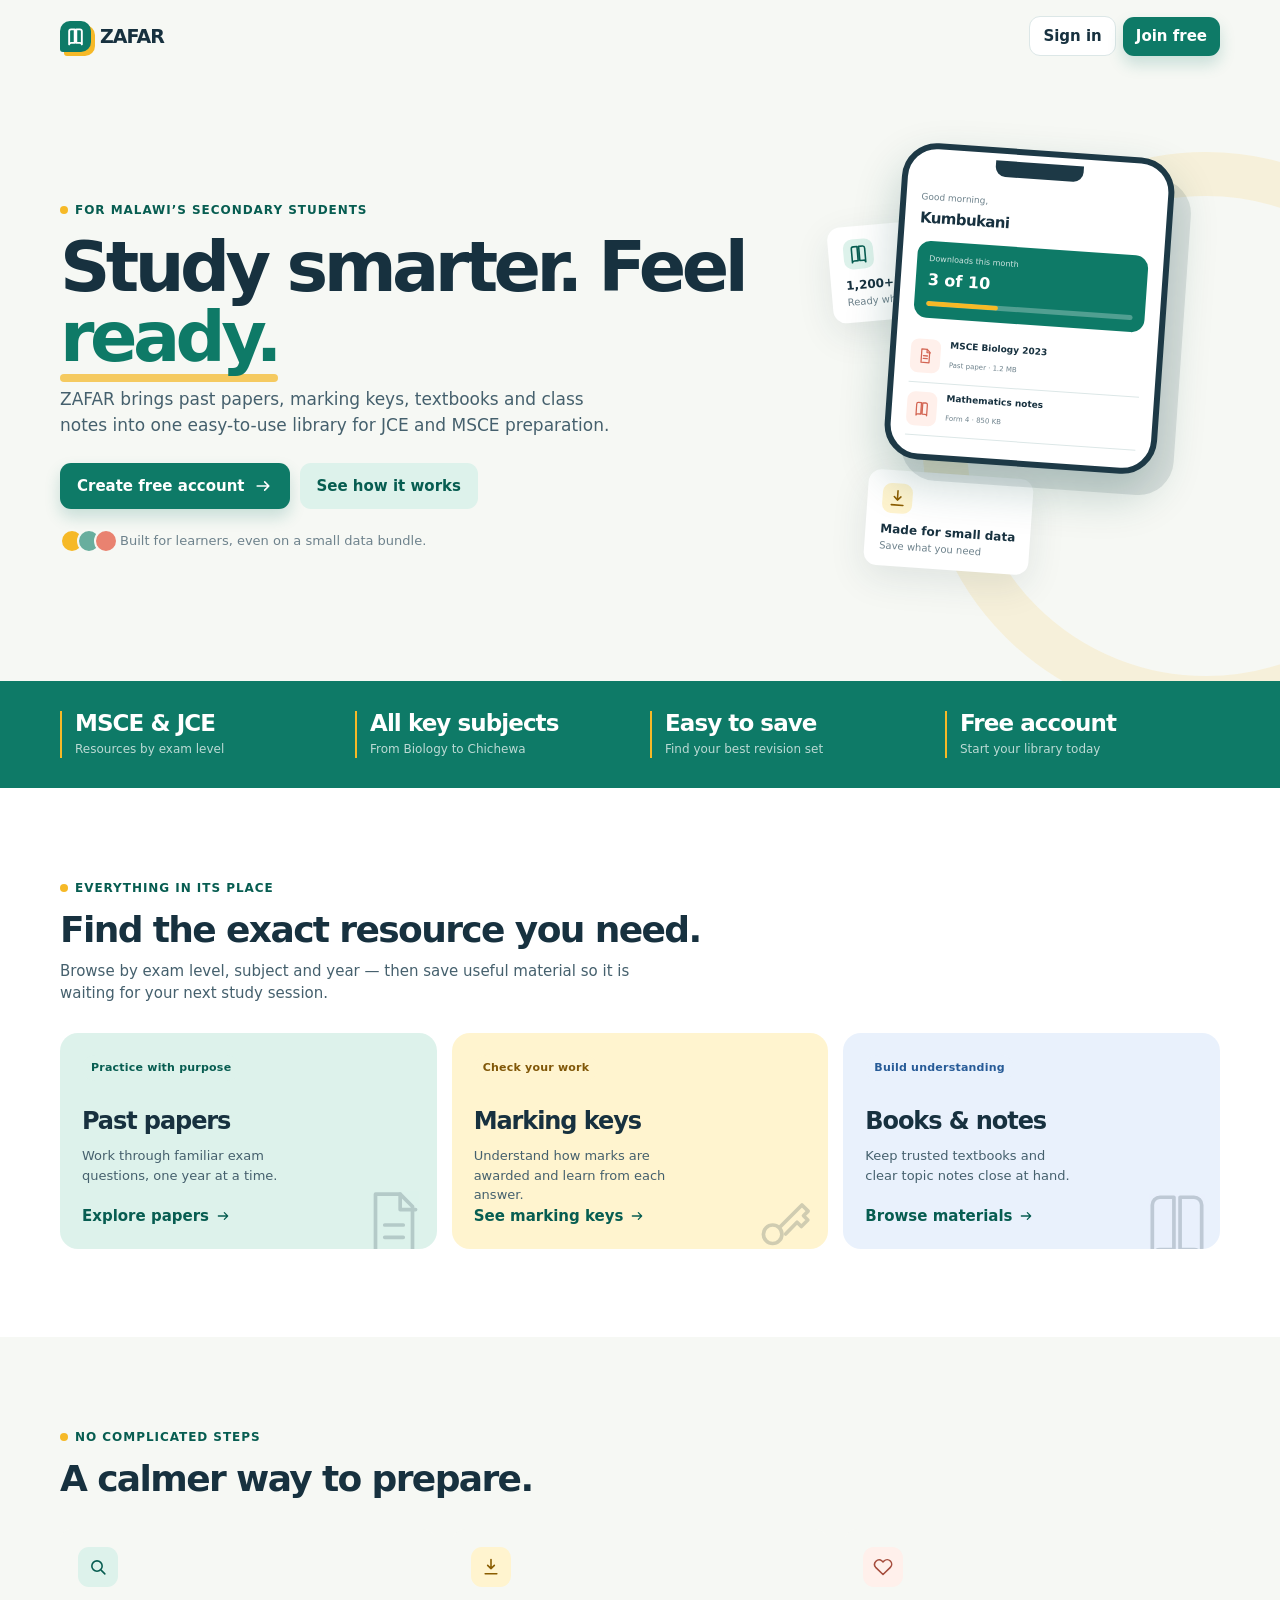
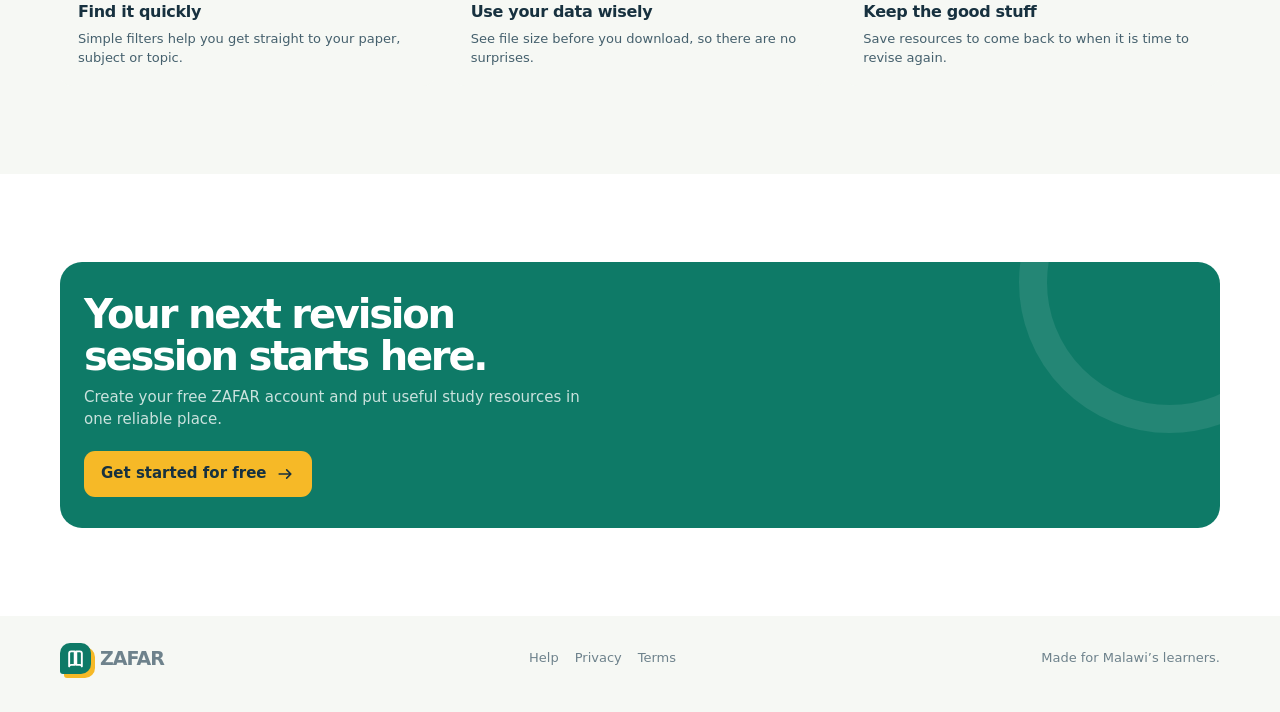
==== index.html @ 362e033e "Build ZAFAR study resource library frontend Co-authored-by: arena-agent <297053741+arena-agent@users" ====
<!doctype html>
<html lang="en">
<head>
  <meta charset="utf-8">
  <meta name="viewport" content="width=device-width, initial-scale=1">
  <meta name="theme-color" content="#0e7a67">
  <meta name="description" content="ZAFAR makes MSCE and JCE study resources easy to find and use.">
  <title>ZAFAR — Study resources within reach</title>
  <link rel="stylesheet" href="assets/styles.css">
</head>
<body class="marketing-body">
  <header class="container marketing-nav">
    <a class="brand" href="index.html" aria-label="Zafar home"><span class="brand-mark"><svg viewBox="0 0 24 24" aria-hidden="true"><path d="M4 5.5A2.5 2.5 0 0 1 6.5 3H11v17H6.5A2.5 2.5 0 0 0 4 22zM20 5.5A2.5 2.5 0 0 0 17.5 3H13v17h4.5A2.5 2.5 0 0 1 20 22z"/></svg></span><span>ZAFAR</span></a>
    <div class="nav-actions">
      <button class="btn btn-plain" type="button" data-auth-trigger="login">Sign in</button>
      <button class="btn btn-primary" type="button" data-auth-trigger="register">Join free</button>
    </div>
  </header>

  <main>
    <section class="hero">
      <div class="container hero-grid">
        <div class="hero-copy">
          <span class="eyebrow">For Malawi’s secondary students</span>
          <h1>Study smarter. Feel <em>ready.</em></h1>
          <p>ZAFAR brings past papers, marking keys, textbooks and class notes into one easy-to-use library for JCE and MSCE preparation.</p>
          <div class="hero-actions">
            <button class="btn btn-primary" type="button" data-auth-trigger="register">Create free account <svg viewBox="0 0 24 24" aria-hidden="true"><path d="M5 12h13M14 7l5 5-5 5"/></svg></button>
            <a class="btn btn-secondary" href="#how-it-helps">See how it works</a>
          </div>
          <div class="trust-note"><span class="avatar-stack" aria-hidden="true"><span></span><span></span><span></span></span><span>Built for learners, even on a small data bundle.</span></div>
        </div>
        <div class="hero-art" aria-label="A preview of the Zafar mobile dashboard">
          <div class="floating-card one"><span class="round-icon"><svg viewBox="0 0 24 24" aria-hidden="true"><path d="M4 5.5A2.5 2.5 0 0 1 6.5 3H11v17H6.5A2.5 2.5 0 0 0 4 22zM20 5.5A2.5 2.5 0 0 0 17.5 3H13v17h4.5A2.5 2.5 0 0 1 20 22z"/></svg></span><b>1,200+ resources</b><span>Ready when you are</span></div>
          <div class="floating-card two"><span class="round-icon orange"><svg viewBox="0 0 24 24" aria-hidden="true"><path d="M12 3v11M8 10l4 4 4-4M5 20h14"/></svg></span><b>Made for small data</b><span>Save what you need</span></div>
          <div class="phone">
            <div class="phone-notch"></div>
            <div class="phone-ui">
              <span class="phone-greeting">Good morning,</span><div class="phone-name">Kumbukani</div>
              <div class="phone-balance"><span>Downloads this month</span><strong>3 of 10</strong><div class="phone-progress"><i></i></div></div>
              <div class="phone-card"><span class="phone-icon"><svg viewBox="0 0 24 24" aria-hidden="true"><path d="M6 2h8l4 4v16H6z"/><path d="M14 2v5h5M9 12h6M9 16h6"/></svg></span><div><p>MSCE Biology 2023</p><small>Past paper · 1.2 MB</small></div></div>
              <div class="phone-card"><span class="phone-icon"><svg viewBox="0 0 24 24" aria-hidden="true"><path d="M4 5.5A2.5 2.5 0 0 1 6.5 3H11v17H6.5A2.5 2.5 0 0 0 4 22zM20 5.5A2.5 2.5 0 0 0 17.5 3H13v17h4.5A2.5 2.5 0 0 1 20 22z"/></svg></span><div><p>Mathematics notes</p><small>Form 4 · 850 KB</small></div></div>
            </div>
          </div>
        </div>
      </div>
    </section>

    <section class="value-band">
      <div class="container value-grid">
        <div><b>MSCE & JCE</b><span>Resources by exam level</span></div>
        <div><b>All key subjects</b><span>From Biology to Chichewa</span></div>
        <div><b>Easy to save</b><span>Find your best revision set</span></div>
        <div><b>Free account</b><span>Start your library today</span></div>
      </div>
    </section>

    <section class="landing-section alt">
      <div class="container">
        <span class="eyebrow">Everything in its place</span>
        <h2 class="section-title">Find the exact resource you need.</h2>
        <p class="section-copy">Browse by exam level, subject and year — then save useful material so it is waiting for your next study session.</p>
        <div class="exam-cards">
          <article class="exam-card"><span class="tag green">Practice with purpose</span><h3>Past papers</h3><p>Work through familiar exam questions, one year at a time.</p><a class="text-link" href="past-papers.html">Explore papers <svg viewBox="0 0 24 24" aria-hidden="true"><path d="M5 12h13M14 7l5 5-5 5"/></svg></a><svg viewBox="0 0 24 24" aria-hidden="true"><path d="M6 2h8l4 4v16H6z"/><path d="M14 2v5h5M9 12h6M9 16h6"/></svg></article>
          <article class="exam-card yellow"><span class="tag">Check your work</span><h3>Marking keys</h3><p>Understand how marks are awarded and learn from each answer.</p><a class="text-link" href="marking-keys.html">See marking keys <svg viewBox="0 0 24 24" aria-hidden="true"><path d="M5 12h13M14 7l5 5-5 5"/></svg></a><svg viewBox="0 0 24 24" aria-hidden="true"><circle cx="8" cy="15" r="3"/><path d="m10.2 12.8 7.3-7.3 2 2-1.5 1.5 1.4 1.4-2.1 2.1-1.4-1.4-3.7 3.8"/></svg></article>
          <article class="exam-card blue"><span class="tag blue">Build understanding</span><h3>Books & notes</h3><p>Keep trusted textbooks and clear topic notes close at hand.</p><a class="text-link" href="books-notes.html">Browse materials <svg viewBox="0 0 24 24" aria-hidden="true"><path d="M5 12h13M14 7l5 5-5 5"/></svg></a><svg viewBox="0 0 24 24" aria-hidden="true"><path d="M4 5.5A2.5 2.5 0 0 1 6.5 3H11v17H6.5A2.5 2.5 0 0 0 4 22zM20 5.5A2.5 2.5 0 0 0 17.5 3H13v17h4.5A2.5 2.5 0 0 1 20 22z"/></svg></article>
        </div>
      </div>
    </section>

    <section id="how-it-helps" class="landing-section">
      <div class="container">
        <span class="eyebrow">No complicated steps</span>
        <h2 class="section-title">A calmer way to prepare.</h2>
        <div class="feature-grid">
          <article class="feature"><span class="feature-icon"><svg viewBox="0 0 24 24" aria-hidden="true"><circle cx="10.8" cy="10.8" r="6.2"/><path d="m16 16 4.2 4.2"/></svg></span><h3>Find it quickly</h3><p>Simple filters help you get straight to your paper, subject or topic.</p></article>
          <article class="feature"><span class="feature-icon"><svg viewBox="0 0 24 24" aria-hidden="true"><path d="M12 3v11M8 10l4 4 4-4M5 20h14"/></svg></span><h3>Use your data wisely</h3><p>See file size before you download, so there are no surprises.</p></article>
          <article class="feature"><span class="feature-icon"><svg viewBox="0 0 24 24" aria-hidden="true"><path d="M20.8 4.8a5.4 5.4 0 0 0-7.6 0L12 6l-1.2-1.2a5.4 5.4 0 0 0-7.6 7.6L12 21l8.8-8.6a5.4 5.4 0 0 0 0-7.6z"/></svg></span><h3>Keep the good stuff</h3><p>Save resources to come back to when it is time to revise again.</p></article>
        </div>
      </div>
    </section>

    <section class="landing-section alt">
      <div class="container cta-panel">
        <h2>Your next revision session starts here.</h2>
        <p>Create your free ZAFAR account and put useful study resources in one reliable place.</p>
        <button class="btn" type="button" data-auth-trigger="register">Get started for free <svg viewBox="0 0 24 24" aria-hidden="true"><path d="M5 12h13M14 7l5 5-5 5"/></svg></button>
      </div>
    </section>
  </main>

  <footer class="site-footer"><div class="container footer-row"><a class="brand" href="index.html"><span class="brand-mark"><svg viewBox="0 0 24 24" aria-hidden="true"><path d="M4 5.5A2.5 2.5 0 0 1 6.5 3H11v17H6.5A2.5 2.5 0 0 0 4 22zM20 5.5A2.5 2.5 0 0 0 17.5 3H13v17h4.5A2.5 2.5 0 0 1 20 22z"/></svg></span><span>ZAFAR</span></a><div class="footer-links"><a href="help.html">Help</a><a href="#">Privacy</a><a href="#">Terms</a></div><span>Made for Malawi’s learners.</span></div></footer>

  <dialog class="modal" data-auth-dialog data-mode="login" aria-labelledby="auth-title"><div class="modal-card"><button class="icon-button modal-close" type="button" aria-label="Close" data-close-auth><svg viewBox="0 0 24 24" aria-hidden="true"><path d="m6 6 12 12M18 6 6 18"/></svg></button><div class="auth-brand brand"><span class="brand-mark"><svg viewBox="0 0 24 24" aria-hidden="true"><path d="M4 5.5A2.5 2.5 0 0 1 6.5 3H11v17H6.5A2.5 2.5 0 0 0 4 22zM20 5.5A2.5 2.5 0 0 0 17.5 3H13v17h4.5A2.5 2.5 0 0 1 20 22z"/></svg></span><span>ZAFAR</span></div><h1 id="auth-title" class="auth-heading" data-auth-title>Welcome back</h1><p class="auth-intro" data-auth-copy>Sign in to continue where you left off.</p><div class="auth-success hidden" data-auth-success></div><form class="form-stack"><div class="form-row hidden" data-name-field><label for="auth-name">Your name</label><input id="auth-name" class="field" type="text" placeholder="e.g. Chikondi Banda" autocomplete="name"></div><div class="form-row"><label for="auth-email">Email address</label><input id="auth-email" class="field" type="email" placeholder="you@example.com" autocomplete="email" required></div><div class="form-row" data-password-field><label for="auth-password">Password</label><input id="auth-password" class="field" type="password" placeholder="At least 8 characters" autocomplete="current-password" required></div><div class="form-inline" data-remember><label class="check-label"><input type="checkbox" checked> Keep me signed in</label><button class="text-link" type="button" data-mode="reset">Forgot password?</button></div><p class="auth-intro hidden" data-terms>By signing up, you agree to ZAFAR’s terms and privacy policy.</p><button class="btn btn-primary auth-submit" type="submit" data-auth-submit>Sign in</button></form><p class="auth-switch" data-auth-switch>New to ZAFAR? <button type="button" data-mode="register">Create a free account</button></p></div></dialog>
  <script src="assets/app.js"></script>
</body>
</html>
---- assets/styles.css ----
/* ZAFAR — intentionally light, mobile-first interface */
:root {
  --ink: #17313f;
  --ink-soft: #45606d;
  --muted: #6e828c;
  --line: #dce7e7;
  --paper: #ffffff;
  --canvas: #f6f8f4;
  --wash: #eef6f3;
  --green: #0e7a67;
  --green-dark: #075d51;
  --green-pale: #ddf2eb;
  --sun: #f6b927;
  --sun-pale: #fff4cf;
  --coral: #e96850;
  --coral-pale: #fff0eb;
  --blue: #3977bc;
  --blue-pale: #e9f1fc;
  --shadow: 0 12px 36px rgba(26, 61, 73, .10);
  --shadow-sm: 0 3px 14px rgba(26, 61, 73, .08);
  --radius: 18px;
  --radius-sm: 12px;
  --font: Inter, ui-sans-serif, system-ui, -apple-system, BlinkMacSystemFont, "Segoe UI", sans-serif;
}

* { box-sizing: border-box; }
html { scroll-behavior: smooth; }
body { margin: 0; background: var(--canvas); color: var(--ink); font-family: var(--font); font-size: 15px; line-height: 1.5; }
button, input, select, textarea { font: inherit; }
button, a { -webkit-tap-highlight-color: transparent; }
a { color: inherit; text-decoration: none; }
button { border: 0; cursor: pointer; }
svg { width: 20px; height: 20px; fill: none; stroke: currentColor; stroke-linecap: round; stroke-linejoin: round; stroke-width: 1.9; }
img { max-width: 100%; }

/* Shared primitives */
.screen-reader-text { position: absolute; width: 1px; height: 1px; padding: 0; margin: -1px; overflow: hidden; clip: rect(0,0,0,0); white-space: nowrap; border: 0; }
.container { width: min(1160px, calc(100% - 32px)); margin: 0 auto; }
.eyebrow { display: inline-flex; align-items: center; gap: 7px; font-size: 12px; font-weight: 800; letter-spacing: .08em; text-transform: uppercase; color: var(--green-dark); }
.eyebrow::before { content: ""; width: 8px; height: 8px; border-radius: 50%; background: var(--sun); }
.section-title { font-size: clamp(25px, 3.1vw, 36px); line-height: 1.14; letter-spacing: -.045em; margin: 10px 0 10px; }
.section-copy { max-width: 600px; margin: 0; color: var(--ink-soft); }
.btn { min-height: 46px; padding: 11px 17px; border-radius: 11px; display: inline-flex; align-items: center; justify-content: center; gap: 8px; font-weight: 760; transition: transform .18s ease, background .18s ease, box-shadow .18s ease; }
.btn:hover { transform: translateY(-1px); }
.btn:focus-visible, .icon-button:focus-visible, .nav-link:focus-visible, .chip:focus-visible, .text-link:focus-visible, summary:focus-visible { outline: 3px solid rgba(246,185,39,.75); outline-offset: 3px; }
.btn-primary { color: #fff; background: var(--green); box-shadow: 0 8px 16px rgba(14,122,103,.20); }
.btn-primary:hover { background: var(--green-dark); box-shadow: 0 11px 20px rgba(14,122,103,.22); }
.btn-secondary { color: var(--green-dark); background: var(--green-pale); }
.btn-secondary:hover { background: #d1eae2; }
.btn-plain { color: var(--ink); background: var(--paper); border: 1px solid var(--line); }
.btn-plain:hover { background: var(--canvas); }
.btn-small { min-height: 38px; padding: 8px 12px; border-radius: 9px; font-size: 13px; }
.icon-button { min-width: 42px; height: 42px; display: inline-grid; place-items: center; color: var(--ink); background: var(--paper); border: 1px solid var(--line); border-radius: 11px; transition: .18s ease; }
.icon-button:hover { background: var(--wash); color: var(--green-dark); }
.text-link { display: inline-flex; align-items: center; gap: 6px; color: var(--green-dark); font-weight: 750; }
.text-link svg { width: 16px; height: 16px; }
.tag, .file-chip, .mini-label { display: inline-flex; align-items: center; width: max-content; border-radius: 99px; font-size: 11px; font-weight: 800; letter-spacing: .02em; }
.tag { padding: 5px 9px; background: var(--sun-pale); color: #805708; }
.tag.green { color: var(--green-dark); background: var(--green-pale); }
.tag.blue { background: var(--blue-pale); color: #275b97; }
.file-chip { gap: 4px; padding: 4px 7px; color: var(--muted); background: #f0f4f4; }
.file-chip svg { width: 12px; height: 12px; }
.mini-label { padding: 4px 7px; background: var(--canvas); color: var(--muted); }
.hidden { display: none !important; }

/* Marketing / entry */
.marketing-body { background: var(--canvas); overflow-x: hidden; }
.marketing-nav { height: 72px; display: flex; align-items: center; justify-content: space-between; }
.brand { display: inline-flex; align-items: center; gap: 9px; font-weight: 900; font-size: 19px; letter-spacing: -.05em; }
.brand-mark { width: 31px; height: 31px; position: relative; display: grid; place-items: center; border-radius: 10px 10px 10px 3px; color: #fff; background: var(--green); box-shadow: 4px 4px 0 var(--sun); }
.brand-mark svg { width: 19px; height: 19px; stroke-width: 2.4; }
.nav-actions { display: flex; align-items: center; gap: 7px; }
.nav-actions .btn { min-height: 39px; padding: 8px 13px; }
.hero { padding: 52px 0 54px; position: relative; }
.hero::after { content: ""; position: absolute; pointer-events: none; z-index: -1; right: -210px; top: 80px; width: 480px; height: 480px; border: 44px solid rgba(246,185,39,.13); border-radius: 50%; }
.hero-grid { display: grid; gap: 35px; align-items: center; }
.hero-copy h1 { max-width: 700px; margin: 13px 0 15px; font-size: clamp(39px, 7vw, 70px); line-height: .99; letter-spacing: -.065em; }
.hero-copy h1 em { color: var(--green); font-style: normal; position: relative; white-space: nowrap; }
.hero-copy h1 em::after { content: ""; position: absolute; left: 0; bottom: -4px; width: 100%; height: 8px; z-index: -1; border-radius: 8px; background: var(--sun); opacity: .72; }
.hero-copy p { max-width: 570px; margin: 0; font-size: 17px; color: var(--ink-soft); }
.hero-actions { display: flex; flex-wrap: wrap; gap: 10px; margin-top: 25px; }
.trust-note { display: flex; align-items: center; gap: 9px; color: var(--muted); margin-top: 20px; font-size: 13px; }
.avatar-stack { display: flex; }
.avatar-stack span { width: 24px; height: 24px; margin-right: -7px; border: 2px solid var(--canvas); border-radius: 50%; background: var(--sun); }
.avatar-stack span:nth-child(2) { background: #68ae9e; }
.avatar-stack span:nth-child(3) { background: #e98270; }
.hero-art { display: none; position: relative; min-height: 445px; }
.phone { width: 273px; padding: 11px; position: absolute; right: 54px; top: 2px; border: 6px solid #1d3946; border-radius: 35px; background: #fff; box-shadow: 18px 20px 0 rgba(23,49,63,.12), 0 21px 46px rgba(14,75,65,.24); transform: rotate(4deg); }
.phone-notch { width: 88px; height: 16px; margin: -4px auto 10px; border-radius: 0 0 10px 10px; background: #1d3946; }
.phone-ui { padding: 2px 4px 7px; }
.phone-greeting { font-size: 9px; color: var(--muted); }
.phone-name { font-size: 15px; font-weight: 850; letter-spacing: -.04em; }
.phone-balance { padding: 12px; margin: 12px 0; border-radius: 13px; color: #fff; background: var(--green); }
.phone-balance span { display: block; font-size: 8px; opacity: .8; }
.phone-balance strong { display: block; margin-top: 3px; font-size: 16px; }
.phone-progress { height: 5px; margin-top: 9px; overflow: hidden; border-radius: 4px; background: rgba(255,255,255,.28); }
.phone-progress i { display: block; width: 35%; height: 100%; border-radius: 4px; background: var(--sun); }
.phone-card { display: flex; align-items: center; gap: 9px; padding: 9px 0; border-bottom: 1px solid var(--line); }
.phone-icon { width: 30px; height: 34px; display: grid; place-items: center; color: #d36553; background: var(--coral-pale); border-radius: 8px; }
.phone-icon svg { width: 16px; }
.phone-card p { margin: 0; font-size: 9px; font-weight: 750; line-height: 1.25; }
.phone-card small { font-size: 7px; color: var(--muted); }
.floating-card { position: absolute; padding: 13px 15px; border-radius: 13px; color: var(--ink); background: #fff; box-shadow: var(--shadow); }
.floating-card.one { left: 0; top: 74px; transform: rotate(-5deg); }
.floating-card.two { left: 36px; bottom: 33px; transform: rotate(4deg); }
.floating-card b { display: block; font-size: 12px; }
.floating-card span { display: block; color: var(--muted); font-size: 10px; }
.floating-card .round-icon { width: 30px; height: 30px; margin-bottom: 7px; display: grid; place-items: center; border-radius: 9px; color: var(--green-dark); background: var(--green-pale); }
.floating-card .round-icon.orange { color: #8d5d00; background: var(--sun-pale); }
.value-band { padding: 30px 0; background: var(--green); color: #fff; }
.value-grid { display: grid; grid-template-columns: 1fr 1fr; gap: 20px; }
.value-grid div { padding-left: 13px; border-left: 2px solid var(--sun); }
.value-grid b { display: block; font-size: 23px; line-height: 1.1; letter-spacing: -.04em; }
.value-grid span { display: block; margin-top: 4px; font-size: 12px; color: rgba(255,255,255,.72); }
.landing-section { padding: 66px 0; }
.landing-section.alt { background: #fff; }
.exam-cards { display: grid; gap: 15px; margin-top: 28px; }
.exam-card { min-height: 204px; padding: 22px; display: flex; flex-direction: column; position: relative; overflow: hidden; border-radius: var(--radius); background: var(--green-pale); }
.exam-card.yellow { background: var(--sun-pale); }
.exam-card.blue { background: var(--blue-pale); }
.exam-card > svg { width: 74px; height: 74px; position: absolute; bottom: -13px; right: 6px; opacity: .20; stroke-width: 1.2; }
.exam-card h3 { margin: 22px 0 7px; font-size: 24px; letter-spacing: -.045em; }
.exam-card p { max-width: 210px; margin: 0; color: var(--ink-soft); font-size: 13px; }
.exam-card .text-link { margin-top: auto; }
.feature-grid { display: grid; gap: 18px; margin-top: 30px; }
.feature { padding: 18px; border-radius: var(--radius-sm); background: var(--canvas); }
.feature-icon { width: 40px; height: 40px; display: grid; place-items: center; border-radius: 11px; color: var(--green-dark); background: var(--green-pale); }
.feature:nth-child(2) .feature-icon { color: #8a5d00; background: var(--sun-pale); }
.feature:nth-child(3) .feature-icon { color: #a54d3d; background: var(--coral-pale); }
.feature h3 { margin: 13px 0 5px; font-size: 16px; letter-spacing: -.02em; }
.feature p { margin: 0; color: var(--ink-soft); font-size: 13px; }
.cta-panel { margin: 0 auto; padding: 31px 24px; position: relative; overflow: hidden; border-radius: 22px; color: #fff; background: var(--green); }
.cta-panel::after { content: ""; position: absolute; width: 245px; height: 245px; border: 28px solid rgba(255,255,255,.09); right: -100px; top: -130px; border-radius: 50%; }
.cta-panel h2 { max-width: 530px; position: relative; z-index: 1; margin: 0 0 8px; font-size: clamp(26px, 4vw, 40px); line-height: 1.06; letter-spacing: -.055em; }
.cta-panel p { max-width: 500px; position: relative; z-index: 1; margin: 0 0 20px; color: rgba(255,255,255,.78); }
.cta-panel .btn { position: relative; z-index: 1; color: var(--ink); background: var(--sun); }
.site-footer { padding: 27px 0 38px; color: var(--muted); font-size: 13px; }
.footer-row { display: flex; flex-wrap: wrap; gap: 16px; justify-content: space-between; align-items: center; }
.footer-links { display: flex; gap: 16px; }

/* Auth dialog */
.modal { width: min(450px, calc(100% - 28px)); padding: 0; border: 0; border-radius: 20px; overflow: visible; color: var(--ink); background: transparent; box-shadow: none; }
.modal::backdrop { background: rgba(10,35,43,.52); backdrop-filter: blur(3px); }
.modal-card { max-height: calc(100vh - 28px); overflow-y: auto; padding: 25px; position: relative; border-radius: 20px; background: #fff; box-shadow: 0 24px 70px rgba(0,0,0,.25); }
.modal-close { position: absolute; top: 14px; right: 14px; }
.auth-brand { margin-bottom: 26px; }
.auth-heading { margin: 0 0 5px; font-size: 27px; line-height: 1.1; letter-spacing: -.05em; }
.auth-intro { margin: 0 0 20px; color: var(--ink-soft); font-size: 14px; }
.form-stack { display: grid; gap: 13px; }
.form-row { display: grid; gap: 6px; }
.form-row label { font-size: 13px; font-weight: 750; }
.field { width: 100%; min-height: 47px; padding: 11px 12px; border: 1px solid #cbdadb; border-radius: 10px; color: var(--ink); outline: none; background: #fff; transition: border .15s, box-shadow .15s; }
.field:focus { border-color: var(--green); box-shadow: 0 0 0 3px var(--green-pale); }
.form-inline { display: flex; align-items: center; justify-content: space-between; gap: 12px; margin-top: -1px; font-size: 13px; }
.check-label { display: inline-flex; align-items: center; gap: 7px; color: var(--ink-soft); }
.check-label input { accent-color: var(--green); }
.auth-submit { width: 100%; margin-top: 5px; }
.auth-switch { margin: 20px 0 0; text-align: center; color: var(--ink-soft); font-size: 13px; }
.auth-switch button { padding: 0; color: var(--green-dark); background: none; font-weight: 800; }
.auth-success { padding: 11px 12px; margin-bottom: 14px; border-radius: 10px; color: var(--green-dark); background: var(--green-pale); font-size: 13px; }

/* App shell */
.app-body { min-height: 100vh; background: var(--canvas); }
.app-header { height: 67px; position: sticky; z-index: 20; top: 0; border-bottom: 1px solid var(--line); background: rgba(255,255,255,.92); backdrop-filter: blur(14px); }
.app-header-inner { width: min(1340px, calc(100% - 28px)); height: 100%; margin: auto; display: flex; align-items: center; gap: 13px; }
.app-header .brand { font-size: 18px; }
.header-spacer { flex: 1; }
.header-search { display: none; width: min(335px, 36vw); min-height: 38px; align-items: center; gap: 8px; padding: 0 11px; border: 1px solid var(--line); border-radius: 9px; color: var(--muted); background: var(--canvas); }
.header-search svg { width: 17px; }
.header-search input { width: 100%; border: 0; outline: 0; color: var(--ink); background: transparent; font-size: 13px; }
.header-search input::placeholder { color: #82939b; }
.user-pill { display: inline-flex; align-items: center; gap: 8px; padding-left: 4px; background: transparent; color: var(--ink); }
.user-avatar { width: 33px; height: 33px; display: grid; place-items: center; border-radius: 50%; color: #fff; background: var(--coral); font-size: 12px; font-weight: 850; }
.user-pill span { display: none; font-size: 13px; font-weight: 750; }
.app-layout { width: min(1340px, calc(100% - 28px)); margin: 0 auto; display: grid; grid-template-columns: 218px minmax(0, 1fr); gap: 30px; }
.app-sidebar { display: none; position: sticky; top: 87px; height: calc(100vh - 107px); padding: 9px 0 12px; flex-direction: column; }
.sidebar-label { padding: 0 11px; margin: 11px 0 6px; color: var(--muted); font-size: 10px; font-weight: 850; letter-spacing: .09em; text-transform: uppercase; }
.nav-link { min-height: 42px; display: flex; align-items: center; gap: 11px; padding: 9px 11px; border-radius: 10px; color: var(--ink-soft); font-size: 14px; font-weight: 680; transition: background .15s, color .15s; }
.nav-link svg { width: 19px; }
.nav-link:hover { color: var(--green-dark); background: #eef6f3; }
.nav-link.active { color: var(--green-dark); background: var(--green-pale); font-weight: 800; }
.sidebar-bottom { margin-top: auto; }
.data-tip { padding: 12px; border-radius: 13px; color: #4a625f; background: #eff5ee; font-size: 11px; line-height: 1.4; }
.data-tip strong { display: block; margin-bottom: 3px; color: var(--green-dark); font-size: 12px; }
.page-main { min-width: 0; padding: 26px 0 100px; }
.breadcrumb { display: flex; align-items: center; gap: 7px; margin-bottom: 8px; color: var(--muted); font-size: 12px; }
.breadcrumb svg { width: 14px; height: 14px; }
.page-heading { margin: 0; font-size: clamp(29px, 4vw, 40px); line-height: 1.05; letter-spacing: -.055em; }
.page-subtitle { max-width: 680px; margin: 9px 0 0; color: var(--ink-soft); }
.page-header { display: flex; flex-wrap: wrap; align-items: end; justify-content: space-between; gap: 15px; margin-bottom: 23px; }
.page-header-actions { display: flex; gap: 9px; }
.mobile-nav { height: 66px; position: fixed; z-index: 25; bottom: 0; left: 0; right: 0; display: flex; justify-content: space-around; padding: 5px 7px calc(5px + env(safe-area-inset-bottom)); border-top: 1px solid var(--line); background: rgba(255,255,255,.96); backdrop-filter: blur(12px); box-shadow: 0 -4px 18px rgba(26,61,73,.05); }
.mobile-nav .nav-link { min-width: 51px; min-height: 52px; flex-direction: column; justify-content: center; gap: 3px; padding: 3px 5px; border-radius: 9px; font-size: 9px; font-weight: 750; }
.mobile-nav .nav-link svg { width: 19px; height: 19px; }
.mobile-nav .nav-link:last-child { display: none; }
.network-banner { display: none; margin-bottom: 15px; padding: 10px 12px; align-items: center; gap: 8px; border-radius: 10px; color: #99513f; background: var(--coral-pale); font-size: 13px; font-weight: 650; }
.network-banner.show { display: flex; }
.network-banner svg { flex: 0 0 auto; width: 18px; }

/* Dashboard */
.dashboard-hello { display: flex; justify-content: space-between; gap: 15px; align-items: flex-start; }
.weather-note { display: none; align-items: center; gap: 7px; padding: 7px 9px; border-radius: 9px; color: var(--ink-soft); background: var(--paper); font-size: 12px; box-shadow: var(--shadow-sm); }
.weather-note .sun-dot { width: 8px; height: 8px; border-radius: 50%; background: var(--sun); }
.usage-card { display: grid; gap: 15px; padding: 19px; margin: 20px 0 24px; position: relative; overflow: hidden; border-radius: var(--radius); color: #fff; background: var(--green); box-shadow: 0 13px 24px rgba(14,122,103,.16); }
.usage-card::before { content: ""; width: 194px; height: 194px; position: absolute; right: -63px; top: -108px; border: 24px solid rgba(255,255,255,.10); border-radius: 50%; }
.usage-card-text { position: relative; z-index: 1; }
.usage-card-text span { color: rgba(255,255,255,.74); font-size: 13px; }
.usage-card-text h2 { margin: 1px 0 5px; font-size: 27px; letter-spacing: -.05em; }
.usage-card-text p { max-width: 445px; margin: 0; color: rgba(255,255,255,.78); font-size: 13px; }
.usage-meter { position: relative; z-index: 1; }
.meter-track { height: 8px; overflow: hidden; border-radius: 99px; background: rgba(255,255,255,.22); }
.meter-fill { width: 30%; height: 100%; border-radius: inherit; background: var(--sun); }
.meter-legend { display: flex; justify-content: space-between; margin-top: 6px; color: rgba(255,255,255,.75); font-size: 11px; }
.usage-card .btn { width: max-content; position: relative; z-index: 1; color: var(--ink); background: var(--sun); }
.dashboard-grid { display: grid; gap: 20px; }
.panel { padding: 17px; border: 1px solid var(--line); border-radius: var(--radius); background: var(--paper); box-shadow: 0 3px 10px rgba(26,61,73,.025); }
.panel-heading { display: flex; align-items: center; justify-content: space-between; gap: 9px; margin-bottom: 12px; }
.panel-heading h2 { margin: 0; font-size: 18px; letter-spacing: -.035em; }
.panel-heading .text-link { font-size: 12px; }
.recent-list { display: grid; }
.recent-item { display: grid; grid-template-columns: 40px minmax(0, 1fr) auto; align-items: center; gap: 10px; padding: 11px 0; border-bottom: 1px solid #edf1f1; }
.recent-item:last-child { border-bottom: 0; padding-bottom: 2px; }
.resource-icon { width: 40px; height: 44px; display: grid; place-items: center; border-radius: 9px; color: #c95744; background: var(--coral-pale); }
.resource-icon.key { color: #8c6208; background: var(--sun-pale); }
.resource-icon.book { color: #276096; background: var(--blue-pale); }
.resource-icon svg { width: 20px; }
.resource-name { min-width: 0; }
.resource-name b { display: block; overflow: hidden; text-overflow: ellipsis; white-space: nowrap; font-size: 13px; letter-spacing: -.01em; }
.resource-name span { display: block; margin-top: 1px; color: var(--muted); font-size: 11px; }
.item-menu { width: 30px; height: 30px; padding: 0; display: grid; place-items: center; color: var(--muted); background: transparent; border-radius: 50%; }
.item-menu:hover { background: var(--canvas); }
.quick-grid { display: grid; grid-template-columns: 1fr 1fr; gap: 10px; }
.quick-card { min-height: 120px; padding: 14px; display: flex; flex-direction: column; border-radius: 13px; background: var(--wash); transition: transform .16s ease; }
.quick-card:hover { transform: translateY(-2px); }
.quick-card:nth-child(2) { background: var(--sun-pale); }
.quick-card:nth-child(3) { background: var(--blue-pale); }
.quick-card:nth-child(4) { background: var(--coral-pale); }
.quick-card .quick-icon { width: 31px; height: 31px; display: grid; place-items: center; border-radius: 8px; color: var(--green-dark); background: rgba(255,255,255,.73); }
.quick-card:nth-child(2) .quick-icon { color: #89600a; }
.quick-card:nth-child(3) .quick-icon { color: #275d95; }
.quick-card:nth-child(4) .quick-icon { color: #af4c3b; }
.quick-card h3 { margin: auto 0 1px; font-size: 13px; letter-spacing: -.02em; }
.quick-card span { color: var(--ink-soft); font-size: 10px; }
.study-tip { display: flex; gap: 11px; align-items: flex-start; padding: 14px; border-radius: 12px; background: #f9f6ec; }
.study-tip > svg { width: 20px; flex: 0 0 auto; color: #a47710; }
.study-tip b { display: block; font-size: 12px; }
.study-tip p { margin: 2px 0 0; color: var(--ink-soft); font-size: 12px; }

/* Library pages */
.library-toolbar { display: flex; flex-wrap: wrap; gap: 9px; margin-bottom: 14px; }
.library-search { flex: 1 1 210px; min-height: 45px; display: flex; align-items: center; gap: 8px; padding: 0 12px; border: 1px solid var(--line); border-radius: 11px; background: var(--paper); }
.library-search svg { flex: 0 0 auto; width: 18px; color: var(--muted); }
.library-search input { min-width: 0; width: 100%; border: 0; outline: none; color: var(--ink); background: transparent; font-size: 14px; }
.library-search input::placeholder { color: #8a9aa1; }
.filters-button { display: inline-flex; }
.filter-row { display: none; grid-template-columns: repeat(3, 1fr); gap: 9px; padding: 13px; margin-bottom: 16px; border: 1px solid var(--line); border-radius: 13px; background: var(--paper); }
.filter-row.open { display: grid; }
.select-wrap { position: relative; }
.select-wrap label { display: block; margin-bottom: 4px; color: var(--muted); font-size: 10px; font-weight: 800; letter-spacing: .06em; text-transform: uppercase; }
.select-wrap select { width: 100%; min-height: 38px; padding: 0 28px 0 8px; appearance: none; outline: none; border: 1px solid var(--line); border-radius: 8px; color: var(--ink); background: #fff; font-size: 12px; }
.select-wrap::after { content: ""; width: 6px; height: 6px; position: absolute; right: 10px; bottom: 16px; border-right: 1.5px solid var(--ink-soft); border-bottom: 1.5px solid var(--ink-soft); transform: rotate(45deg); pointer-events: none; }
.filter-footer { grid-column: 1 / -1; display: flex; justify-content: flex-end; gap: 10px; }
.filter-footer button { color: var(--green-dark); background: transparent; font-size: 12px; font-weight: 800; }
.chip-row { display: flex; gap: 7px; overflow-x: auto; padding: 1px 1px 7px; margin-bottom: 10px; scrollbar-width: none; }
.chip-row::-webkit-scrollbar { display: none; }
.chip { flex: 0 0 auto; min-height: 31px; padding: 6px 10px; border: 1px solid var(--line); border-radius: 99px; color: var(--ink-soft); background: #fff; font-size: 12px; font-weight: 700; }
.chip:hover { background: var(--wash); }
.chip.active { border-color: var(--green); color: #fff; background: var(--green); }
.results-meta { display: flex; justify-content: space-between; gap: 12px; margin: 0 0 9px; color: var(--muted); font-size: 12px; }
.results-meta b { color: var(--ink-soft); }
.resource-list { display: grid; gap: 9px; }
.library-item { display: grid; grid-template-columns: 42px minmax(0, 1fr) auto; align-items: center; gap: 11px; padding: 11px; border: 1px solid var(--line); border-radius: 13px; background: var(--paper); box-shadow: 0 2px 8px rgba(26,61,73,.018); transition: transform .16s ease, box-shadow .16s ease; }
.library-item:hover { transform: translateY(-1px); box-shadow: var(--shadow-sm); }
.library-item .resource-icon { width: 42px; height: 47px; }
.library-item-body { min-width: 0; }
.library-item h3 { margin: 0; overflow: hidden; text-overflow: ellipsis; white-space: nowrap; font-size: 14px; letter-spacing: -.018em; }
.library-details { display: flex; flex-wrap: wrap; gap: 6px; align-items: center; margin-top: 5px; color: var(--muted); font-size: 11px; }
.library-details .dot { width: 3px; height: 3px; border-radius: 50%; background: #a8b8ba; }
.library-actions { display: flex; align-items: center; gap: 3px; }
.library-actions .icon-button { width: 34px; min-width: 34px; height: 34px; border: 0; background: transparent; }
.library-actions .icon-button svg { width: 19px; }
.library-actions .download-button { color: var(--green-dark); background: var(--green-pale); }
.library-actions .download-button:hover { background: #cdece1; }
.library-actions .save-button.saved { color: var(--coral); }
.download-button.loading svg { animation: nudge .7s ease infinite; }
@keyframes nudge { 50% { transform: translateY(2px); } }
.empty-results { padding: 35px 18px; text-align: center; border: 1px dashed #bfcfd0; border-radius: 14px; color: var(--ink-soft); background: rgba(255,255,255,.55); }
.empty-results svg { width: 28px; height: 28px; color: var(--muted); }
.empty-results b { display: block; margin-top: 5px; color: var(--ink); }
.empty-results p { margin: 3px 0 0; font-size: 13px; }
.results-side { display: grid; gap: 15px; }
.callout { padding: 16px; border-radius: var(--radius-sm); background: var(--sun-pale); }
.callout.green { background: var(--green-pale); }
.callout-icon { width: 32px; height: 32px; display: grid; place-items: center; margin-bottom: 8px; border-radius: 9px; color: #8a5f03; background: rgba(255,255,255,.65); }
.callout.green .callout-icon { color: var(--green-dark); }
.callout h3 { margin: 0 0 4px; font-size: 14px; letter-spacing: -.02em; }
.callout p { margin: 0; color: var(--ink-soft); font-size: 12px; }
.callout a { margin-top: 8px; font-size: 12px; }
.subject-mini-list { padding: 15px; border: 1px solid var(--line); border-radius: var(--radius-sm); background: var(--paper); }
.subject-mini-list h3 { margin: 0 0 8px; font-size: 14px; }
.subject-mini-list a { display: flex; justify-content: space-between; padding: 8px 0; border-bottom: 1px solid #edf1f1; color: var(--ink-soft); font-size: 12px; }
.subject-mini-list a:last-child { border: 0; }
.subject-mini-list a span { color: var(--muted); }

/* Books and notes */
.collection-switch { display: inline-flex; padding: 3px; margin: 16px 0; border-radius: 10px; background: #e8eeee; }
.collection-switch button { min-height: 34px; padding: 7px 11px; border-radius: 8px; color: var(--ink-soft); background: transparent; font-size: 12px; font-weight: 750; }
.collection-switch button.active { color: var(--ink); background: #fff; box-shadow: 0 2px 6px rgba(26,61,73,.08); }
.subject-collections { display: grid; gap: 12px; }
.subject-collection { padding: 15px; border: 1px solid var(--line); border-radius: var(--radius); background: var(--paper); }
.subject-collection-head { display: flex; gap: 11px; align-items: center; }
.subject-badge { width: 42px; height: 42px; display: grid; place-items: center; flex: 0 0 auto; border-radius: 12px; color: var(--green-dark); background: var(--green-pale); font-size: 14px; font-weight: 900; }
.subject-collection:nth-child(2) .subject-badge { color: #8c5e00; background: var(--sun-pale); }
.subject-collection:nth-child(3) .subject-badge { color: #ad4c3a; background: var(--coral-pale); }
.subject-collection:nth-child(4) .subject-badge { color: #285d96; background: var(--blue-pale); }
.subject-collection h3 { margin: 0; font-size: 16px; letter-spacing: -.03em; }
.subject-collection p { margin: 1px 0 0; color: var(--muted); font-size: 12px; }
.book-row { display: grid; grid-template-columns: minmax(0, 1fr) auto; gap: 8px; align-items: center; padding: 11px 0 0; margin-top: 11px; border-top: 1px solid #edf1f1; }
.book-row + .book-row { margin-top: 9px; }
.book-row b { display: block; font-size: 13px; }
.book-row span { display: block; margin-top: 1px; color: var(--muted); font-size: 11px; }
.book-row .library-actions { align-self: center; }
.contribute-panel { display: flex; gap: 11px; margin-top: 18px; padding: 16px; border-radius: 14px; color: #fff; background: var(--green); }
.contribute-panel svg { flex: 0 0 auto; }
.contribute-panel h3 { margin: 0 0 3px; font-size: 14px; }
.contribute-panel p { margin: 0; color: rgba(255,255,255,.78); font-size: 12px; }
.contribute-panel a { margin-top: 7px; color: var(--sun); font-size: 12px; }

/* Favorites */
.favorites-summary { display: flex; flex-wrap: wrap; gap: 9px; padding: 14px; margin-bottom: 18px; border-radius: 13px; color: var(--green-dark); background: var(--green-pale); font-size: 13px; }
.favorites-summary svg { width: 19px; flex: 0 0 auto; }
.favorites-summary p { margin: 0; }
.favorites-summary b { color: var(--ink); }
.collection-tabs { display: flex; gap: 17px; margin-bottom: 10px; border-bottom: 1px solid var(--line); overflow-x: auto; }
.collection-tabs button { flex: 0 0 auto; padding: 8px 1px; position: relative; color: var(--muted); background: transparent; font-size: 13px; font-weight: 750; }
.collection-tabs button.active { color: var(--green-dark); }
.collection-tabs button.active::after { content: ""; position: absolute; left: 0; right: 0; bottom: -1px; height: 2px; background: var(--green); }
.collection-tabs .tab-count { margin-left: 3px; color: var(--muted); font-size: 11px; }
.empty-favorites { display: none; padding: 42px 20px; text-align: center; border-radius: var(--radius); background: var(--paper); }
.empty-favorites:not(.hidden) { display: block; }
.empty-favorites svg { width: 34px; height: 34px; color: var(--coral); }
.empty-favorites h2 { margin: 9px 0 4px; font-size: 18px; }
.empty-favorites p { max-width: 340px; margin: 0 auto 15px; color: var(--ink-soft); font-size: 13px; }

/* Help */
.help-hero { padding: 22px 17px; margin-bottom: 17px; position: relative; overflow: hidden; border-radius: var(--radius); color: #fff; background: var(--green); }
.help-hero::after { content: ""; position: absolute; width: 190px; height: 190px; right: -80px; bottom: -106px; border: 24px solid rgba(255,255,255,.11); border-radius: 50%; }
.help-hero h1 { max-width: 470px; position: relative; z-index: 1; margin: 0; font-size: clamp(26px,4vw,36px); line-height: 1.06; letter-spacing: -.05em; }
.help-hero p { position: relative; z-index: 1; margin: 7px 0 15px; color: rgba(255,255,255,.78); font-size: 13px; }
.help-search { position: relative; z-index: 1; min-height: 43px; display: flex; align-items: center; gap: 7px; max-width: 500px; padding: 0 11px; border-radius: 10px; color: var(--muted); background: #fff; }
.help-search svg { width: 18px; }
.help-search input { width: 100%; border: 0; outline: none; color: var(--ink); background: transparent; font-size: 13px; }
.help-grid { display: grid; gap: 17px; }
.support-card { padding: 16px; border: 1px solid var(--line); border-radius: var(--radius); background: var(--paper); }
.support-card h2 { margin: 0 0 8px; font-size: 18px; letter-spacing: -.035em; }
.faq { border-top: 1px solid #e8eeee; }
.faq:last-child { border-bottom: 1px solid #e8eeee; }
.faq summary { min-height: 49px; display: flex; align-items: center; justify-content: space-between; gap: 12px; list-style: none; color: var(--ink); font-size: 13px; font-weight: 730; cursor: pointer; }
.faq summary::-webkit-details-marker { display: none; }
.faq summary svg { width: 17px; flex: 0 0 auto; color: var(--green); transition: transform .18s ease; }
.faq[open] summary svg { transform: rotate(45deg); }
.faq p { margin: -1px 25px 14px 0; color: var(--ink-soft); font-size: 13px; }
.support-links { display: grid; gap: 9px; }
.support-link { display: flex; align-items: center; gap: 10px; padding: 11px; border-radius: 10px; background: var(--canvas); }
.support-link > svg { width: 19px; color: var(--green); }
.support-link div { min-width: 0; }
.support-link b { display: block; font-size: 13px; }
.support-link span { display: block; color: var(--muted); font-size: 11px; }
.support-link .arrow { margin-left: auto; color: var(--muted); }
.connection-check { padding: 14px; margin-top: 12px; border-radius: 12px; background: var(--sun-pale); }
.connection-check h3 { display: flex; align-items: center; gap: 7px; margin: 0 0 5px; color: #76530a; font-size: 13px; }
.connection-check h3 svg { width: 18px; }
.connection-check p { margin: 0; color: #765f2b; font-size: 12px; }

/* Toast */
.toast-region { position: fixed; z-index: 60; top: 78px; left: 50%; width: min(370px, calc(100% - 28px)); transform: translateX(-50%); pointer-events: none; }
.toast { display: flex; gap: 9px; align-items: flex-start; padding: 11px 12px; border-radius: 12px; color: #fff; background: var(--ink); box-shadow: 0 13px 30px rgba(11,35,44,.22); font-size: 13px; animation: toast-in .2s ease both; }
.toast svg { flex: 0 0 auto; width: 18px; color: var(--sun); }
.toast strong { display: block; font-size: 13px; }
.toast span { display: block; color: rgba(255,255,255,.72); font-size: 11px; }
@keyframes toast-in { from { opacity: 0; transform: translateY(-7px); } }

/* Wider breakpoints */
@media (min-width: 520px) {
  .hero { padding: 60px 0 64px; }
  .hero-art { display: block; }
  .value-grid { grid-template-columns: repeat(4, 1fr); }
  .exam-cards { grid-template-columns: repeat(3, 1fr); }
  .feature-grid { grid-template-columns: repeat(3, 1fr); }
  .dashboard-grid { grid-template-columns: minmax(0, 1.2fr) minmax(230px, .8fr); }
  .dashboard-grid .panel:first-child { grid-row: span 2; }
  .quick-grid { grid-template-columns: 1fr 1fr; }
  .subject-collections { grid-template-columns: 1fr 1fr; }
  .help-grid { grid-template-columns: minmax(0, 1.25fr) minmax(240px,.75fr); }
}
@media (min-width: 760px) {
  .hero-grid { grid-template-columns: minmax(0, 1fr) 390px; }
  .hero-art { min-height: 455px; }
  .app-sidebar { display: flex; }
  .mobile-nav { display: none; }
  .page-main { padding: 34px 0 42px; }
  .header-search { display: flex; }
  .user-pill span { display: inline; }
  .library-layout { display: grid; grid-template-columns: minmax(0, 1fr) 235px; gap: 20px; }
  .filter-row { display: grid; }
  .filters-button { display: none; }
  .subject-collections { grid-template-columns: 1fr 1fr; }
}
@media (min-width: 1000px) {
  .hero { padding: 76px 0 78px; }
  .landing-section { padding: 88px 0; }
  .usage-card { grid-template-columns: 1fr 220px; align-items: center; padding: 22px 24px; }
  .usage-card .btn { justify-self: end; grid-column: 2; grid-row: 1 / span 2; }
  .dashboard-grid { grid-template-columns: minmax(0, 1.25fr) minmax(260px,.75fr); }
  .quick-grid { grid-template-columns: 1fr 1fr; }
  .library-item { padding: 12px 14px; }
}
@media (max-width: 519px) {
  .hero-art { display: block; min-height: 260px; width: 280px; margin: 15px auto -4px; transform: scale(.72); transform-origin: top center; }
  .hero { padding-top: 42px; }
  .hero-copy h1 { font-size: 41px; }
  .hero-copy p { font-size: 15px; }
  .value-grid { gap: 17px 8px; }
  .value-grid b { font-size: 20px; }
  .value-grid span { font-size: 11px; }
  .exam-card { min-height: 174px; }
  .filter-row { grid-template-columns: 1fr; }
  .library-actions .save-button { display: none; }
  .library-item { grid-template-columns: 39px minmax(0,1fr) auto; gap: 8px; padding: 9px; }
  .library-item h3 { font-size: 13px; }
  .library-item .resource-icon { width: 39px; height: 43px; }
  .library-details { gap: 4px; }
  .library-details .dot:nth-of-type(n+2), .library-details .dot:nth-of-type(n+2) + span { display: none; }
  .page-header-actions .btn-secondary { display: none; }
  .cta-panel { padding: 28px 21px; }
}
@media (prefers-reduced-motion: reduce) {
  *, *::before, *::after { scroll-behavior: auto !important; animation-duration: .01ms !important; transition-duration: .01ms !important; }
}
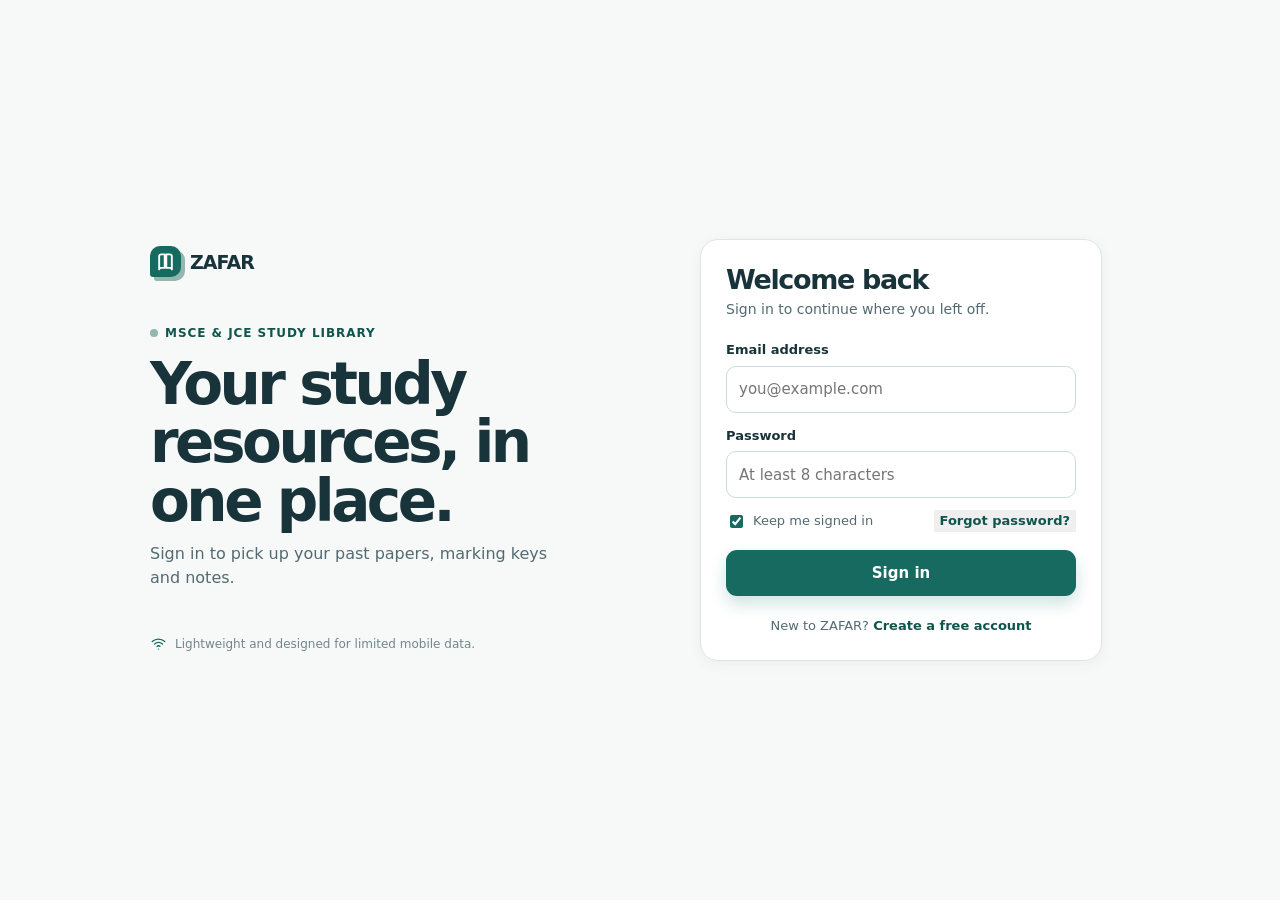
==== commit 943e924a: "Simplify ZAFAR sign-in entry and palette Co-authored-by: arena-agent <297053741+arena-agent@users.no" ====
--- a/index.html
+++ b/index.html
@@ -3,95 +3,36 @@
 <head>
   <meta charset="utf-8">
   <meta name="viewport" content="width=device-width, initial-scale=1">
-  <meta name="theme-color" content="#0e7a67">
-  <meta name="description" content="ZAFAR makes MSCE and JCE study resources easy to find and use.">
-  <title>ZAFAR — Study resources within reach</title>
+  <meta name="theme-color" content="#176a5f">
+  <meta name="description" content="Sign in to ZAFAR, Malawi's study-resource library for MSCE and JCE learners.">
+  <title>Sign in — ZAFAR</title>
   <link rel="stylesheet" href="assets/styles.css">
 </head>
-<body class="marketing-body">
-  <header class="container marketing-nav">
-    <a class="brand" href="index.html" aria-label="Zafar home"><span class="brand-mark"><svg viewBox="0 0 24 24" aria-hidden="true"><path d="M4 5.5A2.5 2.5 0 0 1 6.5 3H11v17H6.5A2.5 2.5 0 0 0 4 22zM20 5.5A2.5 2.5 0 0 0 17.5 3H13v17h4.5A2.5 2.5 0 0 1 20 22z"/></svg></span><span>ZAFAR</span></a>
-    <div class="nav-actions">
-      <button class="btn btn-plain" type="button" data-auth-trigger="login">Sign in</button>
-      <button class="btn btn-primary" type="button" data-auth-trigger="register">Join free</button>
-    </div>
-  </header>
-
-  <main>
-    <section class="hero">
-      <div class="container hero-grid">
-        <div class="hero-copy">
-          <span class="eyebrow">For Malawi’s secondary students</span>
-          <h1>Study smarter. Feel <em>ready.</em></h1>
-          <p>ZAFAR brings past papers, marking keys, textbooks and class notes into one easy-to-use library for JCE and MSCE preparation.</p>
-          <div class="hero-actions">
-            <button class="btn btn-primary" type="button" data-auth-trigger="register">Create free account <svg viewBox="0 0 24 24" aria-hidden="true"><path d="M5 12h13M14 7l5 5-5 5"/></svg></button>
-            <a class="btn btn-secondary" href="#how-it-helps">See how it works</a>
-          </div>
-          <div class="trust-note"><span class="avatar-stack" aria-hidden="true"><span></span><span></span><span></span></span><span>Built for learners, even on a small data bundle.</span></div>
-        </div>
-        <div class="hero-art" aria-label="A preview of the Zafar mobile dashboard">
-          <div class="floating-card one"><span class="round-icon"><svg viewBox="0 0 24 24" aria-hidden="true"><path d="M4 5.5A2.5 2.5 0 0 1 6.5 3H11v17H6.5A2.5 2.5 0 0 0 4 22zM20 5.5A2.5 2.5 0 0 0 17.5 3H13v17h4.5A2.5 2.5 0 0 1 20 22z"/></svg></span><b>1,200+ resources</b><span>Ready when you are</span></div>
-          <div class="floating-card two"><span class="round-icon orange"><svg viewBox="0 0 24 24" aria-hidden="true"><path d="M12 3v11M8 10l4 4 4-4M5 20h14"/></svg></span><b>Made for small data</b><span>Save what you need</span></div>
-          <div class="phone">
-            <div class="phone-notch"></div>
-            <div class="phone-ui">
-              <span class="phone-greeting">Good morning,</span><div class="phone-name">Kumbukani</div>
-              <div class="phone-balance"><span>Downloads this month</span><strong>3 of 10</strong><div class="phone-progress"><i></i></div></div>
-              <div class="phone-card"><span class="phone-icon"><svg viewBox="0 0 24 24" aria-hidden="true"><path d="M6 2h8l4 4v16H6z"/><path d="M14 2v5h5M9 12h6M9 16h6"/></svg></span><div><p>MSCE Biology 2023</p><small>Past paper · 1.2 MB</small></div></div>
-              <div class="phone-card"><span class="phone-icon"><svg viewBox="0 0 24 24" aria-hidden="true"><path d="M4 5.5A2.5 2.5 0 0 1 6.5 3H11v17H6.5A2.5 2.5 0 0 0 4 22zM20 5.5A2.5 2.5 0 0 0 17.5 3H13v17h4.5A2.5 2.5 0 0 1 20 22z"/></svg></span><div><p>Mathematics notes</p><small>Form 4 · 850 KB</small></div></div>
-            </div>
-          </div>
-        </div>
-      </div>
+<body class="auth-page-body">
+  <main class="auth-page-shell">
+    <section class="auth-page-intro" aria-labelledby="signin-intro">
+      <a class="brand" href="index.html" aria-label="ZAFAR sign in"><span class="brand-mark"><svg viewBox="0 0 24 24" aria-hidden="true"><path d="M4 5.5A2.5 2.5 0 0 1 6.5 3H11v17H6.5A2.5 2.5 0 0 0 4 22zM20 5.5A2.5 2.5 0 0 0 17.5 3H13v17h4.5A2.5 2.5 0 0 1 20 22z"/></svg></span><span>ZAFAR</span></a>
+      <div class="auth-page-message"><span class="eyebrow">MSCE & JCE study library</span><h1 id="signin-intro">Your study resources, in one place.</h1><p>Sign in to pick up your past papers, marking keys and notes.</p></div>
+      <p class="auth-page-note"><svg viewBox="0 0 24 24" aria-hidden="true"><path d="M3.2 8.5a13.2 13.2 0 0 1 17.6 0M6.5 12a8.4 8.4 0 0 1 11 0M9.8 15.4a3.6 3.6 0 0 1 4.4 0M12 19.2h.01"/></svg>Lightweight and designed for limited mobile data.</p>
     </section>
 
-    <section class="value-band">
-      <div class="container value-grid">
-        <div><b>MSCE & JCE</b><span>Resources by exam level</span></div>
-        <div><b>All key subjects</b><span>From Biology to Chichewa</span></div>
-        <div><b>Easy to save</b><span>Find your best revision set</span></div>
-        <div><b>Free account</b><span>Start your library today</span></div>
+    <dialog open class="modal inline-auth-dialog" data-auth-dialog data-mode="login" aria-labelledby="auth-title">
+      <div class="modal-card">
+        <h2 id="auth-title" class="auth-heading" data-auth-title>Welcome back</h2>
+        <p class="auth-intro" data-auth-copy>Sign in to continue where you left off.</p>
+        <div class="auth-success hidden" data-auth-success></div>
+        <form class="form-stack">
+          <div class="form-row hidden" data-name-field><label for="auth-name">Your name</label><input id="auth-name" class="field" type="text" placeholder="e.g. Chikondi Banda" autocomplete="name"></div>
+          <div class="form-row"><label for="auth-email">Email address</label><input id="auth-email" class="field" type="email" placeholder="you@example.com" autocomplete="email" required></div>
+          <div class="form-row" data-password-field><label for="auth-password">Password</label><input id="auth-password" class="field" type="password" placeholder="At least 8 characters" autocomplete="current-password" required></div>
+          <div class="form-inline" data-remember><label class="check-label"><input type="checkbox" checked> Keep me signed in</label><button class="text-link" type="button" data-mode="reset" data-forgot>Forgot password?</button></div>
+          <p class="auth-intro hidden" data-terms>By signing up, you agree to ZAFAR’s terms and privacy policy.</p>
+          <button class="btn btn-primary auth-submit" type="submit" data-auth-submit>Sign in</button>
+        </form>
+        <p class="auth-switch" data-auth-switch>New to ZAFAR? <button type="button" data-mode="register">Create a free account</button></p>
       </div>
-    </section>
-
-    <section class="landing-section alt">
-      <div class="container">
-        <span class="eyebrow">Everything in its place</span>
-        <h2 class="section-title">Find the exact resource you need.</h2>
-        <p class="section-copy">Browse by exam level, subject and year — then save useful material so it is waiting for your next study session.</p>
-        <div class="exam-cards">
-          <article class="exam-card"><span class="tag green">Practice with purpose</span><h3>Past papers</h3><p>Work through familiar exam questions, one year at a time.</p><a class="text-link" href="past-papers.html">Explore papers <svg viewBox="0 0 24 24" aria-hidden="true"><path d="M5 12h13M14 7l5 5-5 5"/></svg></a><svg viewBox="0 0 24 24" aria-hidden="true"><path d="M6 2h8l4 4v16H6z"/><path d="M14 2v5h5M9 12h6M9 16h6"/></svg></article>
-          <article class="exam-card yellow"><span class="tag">Check your work</span><h3>Marking keys</h3><p>Understand how marks are awarded and learn from each answer.</p><a class="text-link" href="marking-keys.html">See marking keys <svg viewBox="0 0 24 24" aria-hidden="true"><path d="M5 12h13M14 7l5 5-5 5"/></svg></a><svg viewBox="0 0 24 24" aria-hidden="true"><circle cx="8" cy="15" r="3"/><path d="m10.2 12.8 7.3-7.3 2 2-1.5 1.5 1.4 1.4-2.1 2.1-1.4-1.4-3.7 3.8"/></svg></article>
-          <article class="exam-card blue"><span class="tag blue">Build understanding</span><h3>Books & notes</h3><p>Keep trusted textbooks and clear topic notes close at hand.</p><a class="text-link" href="books-notes.html">Browse materials <svg viewBox="0 0 24 24" aria-hidden="true"><path d="M5 12h13M14 7l5 5-5 5"/></svg></a><svg viewBox="0 0 24 24" aria-hidden="true"><path d="M4 5.5A2.5 2.5 0 0 1 6.5 3H11v17H6.5A2.5 2.5 0 0 0 4 22zM20 5.5A2.5 2.5 0 0 0 17.5 3H13v17h4.5A2.5 2.5 0 0 1 20 22z"/></svg></article>
-        </div>
-      </div>
-    </section>
-
-    <section id="how-it-helps" class="landing-section">
-      <div class="container">
-        <span class="eyebrow">No complicated steps</span>
-        <h2 class="section-title">A calmer way to prepare.</h2>
-        <div class="feature-grid">
-          <article class="feature"><span class="feature-icon"><svg viewBox="0 0 24 24" aria-hidden="true"><circle cx="10.8" cy="10.8" r="6.2"/><path d="m16 16 4.2 4.2"/></svg></span><h3>Find it quickly</h3><p>Simple filters help you get straight to your paper, subject or topic.</p></article>
-          <article class="feature"><span class="feature-icon"><svg viewBox="0 0 24 24" aria-hidden="true"><path d="M12 3v11M8 10l4 4 4-4M5 20h14"/></svg></span><h3>Use your data wisely</h3><p>See file size before you download, so there are no surprises.</p></article>
-          <article class="feature"><span class="feature-icon"><svg viewBox="0 0 24 24" aria-hidden="true"><path d="M20.8 4.8a5.4 5.4 0 0 0-7.6 0L12 6l-1.2-1.2a5.4 5.4 0 0 0-7.6 7.6L12 21l8.8-8.6a5.4 5.4 0 0 0 0-7.6z"/></svg></span><h3>Keep the good stuff</h3><p>Save resources to come back to when it is time to revise again.</p></article>
-        </div>
-      </div>
-    </section>
-
-    <section class="landing-section alt">
-      <div class="container cta-panel">
-        <h2>Your next revision session starts here.</h2>
-        <p>Create your free ZAFAR account and put useful study resources in one reliable place.</p>
-        <button class="btn" type="button" data-auth-trigger="register">Get started for free <svg viewBox="0 0 24 24" aria-hidden="true"><path d="M5 12h13M14 7l5 5-5 5"/></svg></button>
-      </div>
-    </section>
+    </dialog>
   </main>
-
-  <footer class="site-footer"><div class="container footer-row"><a class="brand" href="index.html"><span class="brand-mark"><svg viewBox="0 0 24 24" aria-hidden="true"><path d="M4 5.5A2.5 2.5 0 0 1 6.5 3H11v17H6.5A2.5 2.5 0 0 0 4 22zM20 5.5A2.5 2.5 0 0 0 17.5 3H13v17h4.5A2.5 2.5 0 0 1 20 22z"/></svg></span><span>ZAFAR</span></a><div class="footer-links"><a href="help.html">Help</a><a href="#">Privacy</a><a href="#">Terms</a></div><span>Made for Malawi’s learners.</span></div></footer>
-
-  <dialog class="modal" data-auth-dialog data-mode="login" aria-labelledby="auth-title"><div class="modal-card"><button class="icon-button modal-close" type="button" aria-label="Close" data-close-auth><svg viewBox="0 0 24 24" aria-hidden="true"><path d="m6 6 12 12M18 6 6 18"/></svg></button><div class="auth-brand brand"><span class="brand-mark"><svg viewBox="0 0 24 24" aria-hidden="true"><path d="M4 5.5A2.5 2.5 0 0 1 6.5 3H11v17H6.5A2.5 2.5 0 0 0 4 22zM20 5.5A2.5 2.5 0 0 0 17.5 3H13v17h4.5A2.5 2.5 0 0 1 20 22z"/></svg></span><span>ZAFAR</span></div><h1 id="auth-title" class="auth-heading" data-auth-title>Welcome back</h1><p class="auth-intro" data-auth-copy>Sign in to continue where you left off.</p><div class="auth-success hidden" data-auth-success></div><form class="form-stack"><div class="form-row hidden" data-name-field><label for="auth-name">Your name</label><input id="auth-name" class="field" type="text" placeholder="e.g. Chikondi Banda" autocomplete="name"></div><div class="form-row"><label for="auth-email">Email address</label><input id="auth-email" class="field" type="email" placeholder="you@example.com" autocomplete="email" required></div><div class="form-row" data-password-field><label for="auth-password">Password</label><input id="auth-password" class="field" type="password" placeholder="At least 8 characters" autocomplete="current-password" required></div><div class="form-inline" data-remember><label class="check-label"><input type="checkbox" checked> Keep me signed in</label><button class="text-link" type="button" data-mode="reset">Forgot password?</button></div><p class="auth-intro hidden" data-terms>By signing up, you agree to ZAFAR’s terms and privacy policy.</p><button class="btn btn-primary auth-submit" type="submit" data-auth-submit>Sign in</button></form><p class="auth-switch" data-auth-switch>New to ZAFAR? <button type="button" data-mode="register">Create a free account</button></p></div></dialog>
   <script src="assets/app.js"></script>
 </body>
 </html>
--- a/assets/styles.css
+++ b/assets/styles.css
@@ -1,23 +1,24 @@
 /* ZAFAR — intentionally light, mobile-first interface */
 :root {
-  --ink: #17313f;
-  --ink-soft: #45606d;
-  --muted: #6e828c;
-  --line: #dce7e7;
+  --ink: #18333a;
+  --ink-soft: #526a70;
+  --muted: #72868b;
+  --line: #dce6e4;
   --paper: #ffffff;
-  --canvas: #f6f8f4;
-  --wash: #eef6f3;
-  --green: #0e7a67;
-  --green-dark: #075d51;
-  --green-pale: #ddf2eb;
-  --sun: #f6b927;
-  --sun-pale: #fff4cf;
-  --coral: #e96850;
-  --coral-pale: #fff0eb;
-  --blue: #3977bc;
-  --blue-pale: #e9f1fc;
-  --shadow: 0 12px 36px rgba(26, 61, 73, .10);
-  --shadow-sm: 0 3px 14px rgba(26, 61, 73, .08);
+  --canvas: #f7f9f8;
+  --wash: #f0f5f3;
+  --green: #176a5f;
+  --green-dark: #0e554b;
+  --green-pale: #e5f0ed;
+  /* A deliberately restrained palette: one calm green accent and neutrals. */
+  --sun: #93b6ae;
+  --sun-pale: #eef5f3;
+  --coral: #176a5f;
+  --coral-pale: #e8f2f0;
+  --blue: #176a5f;
+  --blue-pale: #e8f2f0;
+  --shadow: 0 12px 36px rgba(26, 61, 73, .08);
+  --shadow-sm: 0 3px 14px rgba(26, 61, 73, .06);
   --radius: 18px;
   --radius-sm: 12px;
   --font: Inter, ui-sans-serif, system-ui, -apple-system, BlinkMacSystemFont, "Segoe UI", sans-serif;
@@ -46,7 +47,7 @@
 .btn-primary { color: #fff; background: var(--green); box-shadow: 0 8px 16px rgba(14,122,103,.20); }
 .btn-primary:hover { background: var(--green-dark); box-shadow: 0 11px 20px rgba(14,122,103,.22); }
 .btn-secondary { color: var(--green-dark); background: var(--green-pale); }
-.btn-secondary:hover { background: #d1eae2; }
+.btn-secondary:hover { background: var(--green-pale); }
 .btn-plain { color: var(--ink); background: var(--paper); border: 1px solid var(--line); }
 .btn-plain:hover { background: var(--canvas); }
 .btn-small { min-height: 38px; padding: 8px 12px; border-radius: 9px; font-size: 13px; }
@@ -55,9 +56,9 @@
 .text-link { display: inline-flex; align-items: center; gap: 6px; color: var(--green-dark); font-weight: 750; }
 .text-link svg { width: 16px; height: 16px; }
 .tag, .file-chip, .mini-label { display: inline-flex; align-items: center; width: max-content; border-radius: 99px; font-size: 11px; font-weight: 800; letter-spacing: .02em; }
-.tag { padding: 5px 9px; background: var(--sun-pale); color: #805708; }
+.tag { padding: 5px 9px; background: var(--sun-pale); color: var(--green-dark); }
 .tag.green { color: var(--green-dark); background: var(--green-pale); }
-.tag.blue { background: var(--blue-pale); color: #275b97; }
+.tag.blue { background: var(--blue-pale); color: var(--green-dark); }
 .file-chip { gap: 4px; padding: 4px 7px; color: var(--muted); background: #f0f4f4; }
 .file-chip svg { width: 12px; height: 12px; }
 .mini-label { padding: 4px 7px; background: var(--canvas); color: var(--muted); }
@@ -65,78 +66,21 @@
 
 /* Marketing / entry */
 .marketing-body { background: var(--canvas); overflow-x: hidden; }
-.marketing-nav { height: 72px; display: flex; align-items: center; justify-content: space-between; }
+
+/* The entry route deliberately stays focused: no promotional carousel or extra choices. */
+.auth-page-body { min-height: 100vh; background: var(--canvas); }
+.auth-page-shell { width: min(980px, calc(100% - 32px)); min-height: 100svh; margin: 0 auto; display: grid; align-content: center; gap: 30px; padding: 32px 0; }
+.auth-page-intro { display: grid; align-content: center; gap: 44px; }
+.auth-page-message h1 { max-width: 430px; margin: 11px 0 11px; font-size: clamp(35px, 5.5vw, 58px); line-height: 1.01; letter-spacing: -.06em; }
+.auth-page-message p { max-width: 410px; margin: 0; color: var(--ink-soft); font-size: 16px; }
+.auth-page-note { width: max-content; max-width: 100%; display: flex; align-items: center; gap: 8px; margin: 0; color: var(--muted); font-size: 12px; }
+.auth-page-note svg { width: 17px; flex: 0 0 auto; color: var(--green); }
+.inline-auth-dialog { width: 100%; max-width: 430px; margin: 0; position: relative; inset: auto; border: 0; color: var(--ink); background: transparent; box-shadow: none; }
+.inline-auth-dialog::backdrop { display: none; }
+.inline-auth-dialog .modal-card { max-height: none; padding: 25px; border: 1px solid var(--line); border-radius: 18px; box-shadow: var(--shadow-sm); }
 .brand { display: inline-flex; align-items: center; gap: 9px; font-weight: 900; font-size: 19px; letter-spacing: -.05em; }
 .brand-mark { width: 31px; height: 31px; position: relative; display: grid; place-items: center; border-radius: 10px 10px 10px 3px; color: #fff; background: var(--green); box-shadow: 4px 4px 0 var(--sun); }
 .brand-mark svg { width: 19px; height: 19px; stroke-width: 2.4; }
-.nav-actions { display: flex; align-items: center; gap: 7px; }
-.nav-actions .btn { min-height: 39px; padding: 8px 13px; }
-.hero { padding: 52px 0 54px; position: relative; }
-.hero::after { content: ""; position: absolute; pointer-events: none; z-index: -1; right: -210px; top: 80px; width: 480px; height: 480px; border: 44px solid rgba(246,185,39,.13); border-radius: 50%; }
-.hero-grid { display: grid; gap: 35px; align-items: center; }
-.hero-copy h1 { max-width: 700px; margin: 13px 0 15px; font-size: clamp(39px, 7vw, 70px); line-height: .99; letter-spacing: -.065em; }
-.hero-copy h1 em { color: var(--green); font-style: normal; position: relative; white-space: nowrap; }
-.hero-copy h1 em::after { content: ""; position: absolute; left: 0; bottom: -4px; width: 100%; height: 8px; z-index: -1; border-radius: 8px; background: var(--sun); opacity: .72; }
-.hero-copy p { max-width: 570px; margin: 0; font-size: 17px; color: var(--ink-soft); }
-.hero-actions { display: flex; flex-wrap: wrap; gap: 10px; margin-top: 25px; }
-.trust-note { display: flex; align-items: center; gap: 9px; color: var(--muted); margin-top: 20px; font-size: 13px; }
-.avatar-stack { display: flex; }
-.avatar-stack span { width: 24px; height: 24px; margin-right: -7px; border: 2px solid var(--canvas); border-radius: 50%; background: var(--sun); }
-.avatar-stack span:nth-child(2) { background: #68ae9e; }
-.avatar-stack span:nth-child(3) { background: #e98270; }
-.hero-art { display: none; position: relative; min-height: 445px; }
-.phone { width: 273px; padding: 11px; position: absolute; right: 54px; top: 2px; border: 6px solid #1d3946; border-radius: 35px; background: #fff; box-shadow: 18px 20px 0 rgba(23,49,63,.12), 0 21px 46px rgba(14,75,65,.24); transform: rotate(4deg); }
-.phone-notch { width: 88px; height: 16px; margin: -4px auto 10px; border-radius: 0 0 10px 10px; background: #1d3946; }
-.phone-ui { padding: 2px 4px 7px; }
-.phone-greeting { font-size: 9px; color: var(--muted); }
-.phone-name { font-size: 15px; font-weight: 850; letter-spacing: -.04em; }
-.phone-balance { padding: 12px; margin: 12px 0; border-radius: 13px; color: #fff; background: var(--green); }
-.phone-balance span { display: block; font-size: 8px; opacity: .8; }
-.phone-balance strong { display: block; margin-top: 3px; font-size: 16px; }
-.phone-progress { height: 5px; margin-top: 9px; overflow: hidden; border-radius: 4px; background: rgba(255,255,255,.28); }
-.phone-progress i { display: block; width: 35%; height: 100%; border-radius: 4px; background: var(--sun); }
-.phone-card { display: flex; align-items: center; gap: 9px; padding: 9px 0; border-bottom: 1px solid var(--line); }
-.phone-icon { width: 30px; height: 34px; display: grid; place-items: center; color: #d36553; background: var(--coral-pale); border-radius: 8px; }
-.phone-icon svg { width: 16px; }
-.phone-card p { margin: 0; font-size: 9px; font-weight: 750; line-height: 1.25; }
-.phone-card small { font-size: 7px; color: var(--muted); }
-.floating-card { position: absolute; padding: 13px 15px; border-radius: 13px; color: var(--ink); background: #fff; box-shadow: var(--shadow); }
-.floating-card.one { left: 0; top: 74px; transform: rotate(-5deg); }
-.floating-card.two { left: 36px; bottom: 33px; transform: rotate(4deg); }
-.floating-card b { display: block; font-size: 12px; }
-.floating-card span { display: block; color: var(--muted); font-size: 10px; }
-.floating-card .round-icon { width: 30px; height: 30px; margin-bottom: 7px; display: grid; place-items: center; border-radius: 9px; color: var(--green-dark); background: var(--green-pale); }
-.floating-card .round-icon.orange { color: #8d5d00; background: var(--sun-pale); }
-.value-band { padding: 30px 0; background: var(--green); color: #fff; }
-.value-grid { display: grid; grid-template-columns: 1fr 1fr; gap: 20px; }
-.value-grid div { padding-left: 13px; border-left: 2px solid var(--sun); }
-.value-grid b { display: block; font-size: 23px; line-height: 1.1; letter-spacing: -.04em; }
-.value-grid span { display: block; margin-top: 4px; font-size: 12px; color: rgba(255,255,255,.72); }
-.landing-section { padding: 66px 0; }
-.landing-section.alt { background: #fff; }
-.exam-cards { display: grid; gap: 15px; margin-top: 28px; }
-.exam-card { min-height: 204px; padding: 22px; display: flex; flex-direction: column; position: relative; overflow: hidden; border-radius: var(--radius); background: var(--green-pale); }
-.exam-card.yellow { background: var(--sun-pale); }
-.exam-card.blue { background: var(--blue-pale); }
-.exam-card > svg { width: 74px; height: 74px; position: absolute; bottom: -13px; right: 6px; opacity: .20; stroke-width: 1.2; }
-.exam-card h3 { margin: 22px 0 7px; font-size: 24px; letter-spacing: -.045em; }
-.exam-card p { max-width: 210px; margin: 0; color: var(--ink-soft); font-size: 13px; }
-.exam-card .text-link { margin-top: auto; }
-.feature-grid { display: grid; gap: 18px; margin-top: 30px; }
-.feature { padding: 18px; border-radius: var(--radius-sm); background: var(--canvas); }
-.feature-icon { width: 40px; height: 40px; display: grid; place-items: center; border-radius: 11px; color: var(--green-dark); background: var(--green-pale); }
-.feature:nth-child(2) .feature-icon { color: #8a5d00; background: var(--sun-pale); }
-.feature:nth-child(3) .feature-icon { color: #a54d3d; background: var(--coral-pale); }
-.feature h3 { margin: 13px 0 5px; font-size: 16px; letter-spacing: -.02em; }
-.feature p { margin: 0; color: var(--ink-soft); font-size: 13px; }
-.cta-panel { margin: 0 auto; padding: 31px 24px; position: relative; overflow: hidden; border-radius: 22px; color: #fff; background: var(--green); }
-.cta-panel::after { content: ""; position: absolute; width: 245px; height: 245px; border: 28px solid rgba(255,255,255,.09); right: -100px; top: -130px; border-radius: 50%; }
-.cta-panel h2 { max-width: 530px; position: relative; z-index: 1; margin: 0 0 8px; font-size: clamp(26px, 4vw, 40px); line-height: 1.06; letter-spacing: -.055em; }
-.cta-panel p { max-width: 500px; position: relative; z-index: 1; margin: 0 0 20px; color: rgba(255,255,255,.78); }
-.cta-panel .btn { position: relative; z-index: 1; color: var(--ink); background: var(--sun); }
-.site-footer { padding: 27px 0 38px; color: var(--muted); font-size: 13px; }
-.footer-row { display: flex; flex-wrap: wrap; gap: 16px; justify-content: space-between; align-items: center; }
-.footer-links { display: flex; gap: 16px; }
 
 /* Auth dialog */
 .modal { width: min(450px, calc(100% - 28px)); padding: 0; border: 0; border-radius: 20px; overflow: visible; color: var(--ink); background: transparent; box-shadow: none; }
@@ -193,7 +137,7 @@
 .mobile-nav .nav-link { min-width: 51px; min-height: 52px; flex-direction: column; justify-content: center; gap: 3px; padding: 3px 5px; border-radius: 9px; font-size: 9px; font-weight: 750; }
 .mobile-nav .nav-link svg { width: 19px; height: 19px; }
 .mobile-nav .nav-link:last-child { display: none; }
-.network-banner { display: none; margin-bottom: 15px; padding: 10px 12px; align-items: center; gap: 8px; border-radius: 10px; color: #99513f; background: var(--coral-pale); font-size: 13px; font-weight: 650; }
+.network-banner { display: none; margin-bottom: 15px; padding: 10px 12px; align-items: center; gap: 8px; border-radius: 10px; color: var(--green-dark); background: var(--coral-pale); font-size: 13px; font-weight: 650; }
 .network-banner.show { display: flex; }
 .network-banner svg { flex: 0 0 auto; width: 18px; }
 
@@ -220,9 +164,9 @@
 .recent-list { display: grid; }
 .recent-item { display: grid; grid-template-columns: 40px minmax(0, 1fr) auto; align-items: center; gap: 10px; padding: 11px 0; border-bottom: 1px solid #edf1f1; }
 .recent-item:last-child { border-bottom: 0; padding-bottom: 2px; }
-.resource-icon { width: 40px; height: 44px; display: grid; place-items: center; border-radius: 9px; color: #c95744; background: var(--coral-pale); }
-.resource-icon.key { color: #8c6208; background: var(--sun-pale); }
-.resource-icon.book { color: #276096; background: var(--blue-pale); }
+.resource-icon { width: 40px; height: 44px; display: grid; place-items: center; border-radius: 9px; color: var(--green-dark); background: var(--coral-pale); }
+.resource-icon.key { color: var(--green-dark); background: var(--sun-pale); }
+.resource-icon.book { color: var(--green-dark); background: var(--blue-pale); }
 .resource-icon svg { width: 20px; }
 .resource-name { min-width: 0; }
 .resource-name b { display: block; overflow: hidden; text-overflow: ellipsis; white-space: nowrap; font-size: 13px; letter-spacing: -.01em; }
@@ -236,13 +180,13 @@
 .quick-card:nth-child(3) { background: var(--blue-pale); }
 .quick-card:nth-child(4) { background: var(--coral-pale); }
 .quick-card .quick-icon { width: 31px; height: 31px; display: grid; place-items: center; border-radius: 8px; color: var(--green-dark); background: rgba(255,255,255,.73); }
-.quick-card:nth-child(2) .quick-icon { color: #89600a; }
-.quick-card:nth-child(3) .quick-icon { color: #275d95; }
-.quick-card:nth-child(4) .quick-icon { color: #af4c3b; }
+.quick-card:nth-child(2) .quick-icon { color: var(--green-dark); }
+.quick-card:nth-child(3) .quick-icon { color: var(--green-dark); }
+.quick-card:nth-child(4) .quick-icon { color: var(--green-dark); }
 .quick-card h3 { margin: auto 0 1px; font-size: 13px; letter-spacing: -.02em; }
 .quick-card span { color: var(--ink-soft); font-size: 10px; }
-.study-tip { display: flex; gap: 11px; align-items: flex-start; padding: 14px; border-radius: 12px; background: #f9f6ec; }
-.study-tip > svg { width: 20px; flex: 0 0 auto; color: #a47710; }
+.study-tip { display: flex; gap: 11px; align-items: flex-start; padding: 14px; border-radius: 12px; background: var(--wash); }
+.study-tip > svg { width: 20px; flex: 0 0 auto; color: var(--green-dark); }
 .study-tip b { display: block; font-size: 12px; }
 .study-tip p { margin: 2px 0 0; color: var(--ink-soft); font-size: 12px; }
 
@@ -280,7 +224,7 @@
 .library-actions .icon-button { width: 34px; min-width: 34px; height: 34px; border: 0; background: transparent; }
 .library-actions .icon-button svg { width: 19px; }
 .library-actions .download-button { color: var(--green-dark); background: var(--green-pale); }
-.library-actions .download-button:hover { background: #cdece1; }
+.library-actions .download-button:hover { background: var(--green-pale); }
 .library-actions .save-button.saved { color: var(--coral); }
 .download-button.loading svg { animation: nudge .7s ease infinite; }
 @keyframes nudge { 50% { transform: translateY(2px); } }
@@ -291,7 +235,7 @@
 .results-side { display: grid; gap: 15px; }
 .callout { padding: 16px; border-radius: var(--radius-sm); background: var(--sun-pale); }
 .callout.green { background: var(--green-pale); }
-.callout-icon { width: 32px; height: 32px; display: grid; place-items: center; margin-bottom: 8px; border-radius: 9px; color: #8a5f03; background: rgba(255,255,255,.65); }
+.callout-icon { width: 32px; height: 32px; display: grid; place-items: center; margin-bottom: 8px; border-radius: 9px; color: var(--green-dark); background: rgba(255,255,255,.65); }
 .callout.green .callout-icon { color: var(--green-dark); }
 .callout h3 { margin: 0 0 4px; font-size: 14px; letter-spacing: -.02em; }
 .callout p { margin: 0; color: var(--ink-soft); font-size: 12px; }
@@ -310,9 +254,9 @@
 .subject-collection { padding: 15px; border: 1px solid var(--line); border-radius: var(--radius); background: var(--paper); }
 .subject-collection-head { display: flex; gap: 11px; align-items: center; }
 .subject-badge { width: 42px; height: 42px; display: grid; place-items: center; flex: 0 0 auto; border-radius: 12px; color: var(--green-dark); background: var(--green-pale); font-size: 14px; font-weight: 900; }
-.subject-collection:nth-child(2) .subject-badge { color: #8c5e00; background: var(--sun-pale); }
-.subject-collection:nth-child(3) .subject-badge { color: #ad4c3a; background: var(--coral-pale); }
-.subject-collection:nth-child(4) .subject-badge { color: #285d96; background: var(--blue-pale); }
+.subject-collection:nth-child(2) .subject-badge { color: var(--green-dark); background: var(--sun-pale); }
+.subject-collection:nth-child(3) .subject-badge { color: var(--green-dark); background: var(--coral-pale); }
+.subject-collection:nth-child(4) .subject-badge { color: var(--green-dark); background: var(--blue-pale); }
 .subject-collection h3 { margin: 0; font-size: 16px; letter-spacing: -.03em; }
 .subject-collection p { margin: 1px 0 0; color: var(--muted); font-size: 12px; }
 .book-row { display: grid; grid-template-columns: minmax(0, 1fr) auto; gap: 8px; align-items: center; padding: 11px 0 0; margin-top: 11px; border-top: 1px solid #edf1f1; }
@@ -368,9 +312,9 @@
 .support-link span { display: block; color: var(--muted); font-size: 11px; }
 .support-link .arrow { margin-left: auto; color: var(--muted); }
 .connection-check { padding: 14px; margin-top: 12px; border-radius: 12px; background: var(--sun-pale); }
-.connection-check h3 { display: flex; align-items: center; gap: 7px; margin: 0 0 5px; color: #76530a; font-size: 13px; }
+.connection-check h3 { display: flex; align-items: center; gap: 7px; margin: 0 0 5px; color: var(--green-dark); font-size: 13px; }
 .connection-check h3 svg { width: 18px; }
-.connection-check p { margin: 0; color: #765f2b; font-size: 12px; }
+.connection-check p { margin: 0; color: var(--ink-soft); font-size: 12px; }
 
 /* Toast */
 .toast-region { position: fixed; z-index: 60; top: 78px; left: 50%; width: min(370px, calc(100% - 28px)); transform: translateX(-50%); pointer-events: none; }
@@ -382,11 +326,6 @@
 
 /* Wider breakpoints */
 @media (min-width: 520px) {
-  .hero { padding: 60px 0 64px; }
-  .hero-art { display: block; }
-  .value-grid { grid-template-columns: repeat(4, 1fr); }
-  .exam-cards { grid-template-columns: repeat(3, 1fr); }
-  .feature-grid { grid-template-columns: repeat(3, 1fr); }
   .dashboard-grid { grid-template-columns: minmax(0, 1.2fr) minmax(230px, .8fr); }
   .dashboard-grid .panel:first-child { grid-row: span 2; }
   .quick-grid { grid-template-columns: 1fr 1fr; }
@@ -394,8 +333,8 @@
   .help-grid { grid-template-columns: minmax(0, 1.25fr) minmax(240px,.75fr); }
 }
 @media (min-width: 760px) {
-  .hero-grid { grid-template-columns: minmax(0, 1fr) 390px; }
-  .hero-art { min-height: 455px; }
+  .auth-page-shell { grid-template-columns: minmax(0, 1fr) 430px; align-items: center; column-gap: 80px; }
+  .auth-page-intro { min-height: 410px; }
   .app-sidebar { display: flex; }
   .mobile-nav { display: none; }
   .page-main { padding: 34px 0 42px; }
@@ -407,8 +346,6 @@
   .subject-collections { grid-template-columns: 1fr 1fr; }
 }
 @media (min-width: 1000px) {
-  .hero { padding: 76px 0 78px; }
-  .landing-section { padding: 88px 0; }
   .usage-card { grid-template-columns: 1fr 220px; align-items: center; padding: 22px 24px; }
   .usage-card .btn { justify-self: end; grid-column: 2; grid-row: 1 / span 2; }
   .dashboard-grid { grid-template-columns: minmax(0, 1.25fr) minmax(260px,.75fr); }
@@ -416,14 +353,6 @@
   .library-item { padding: 12px 14px; }
 }
 @media (max-width: 519px) {
-  .hero-art { display: block; min-height: 260px; width: 280px; margin: 15px auto -4px; transform: scale(.72); transform-origin: top center; }
-  .hero { padding-top: 42px; }
-  .hero-copy h1 { font-size: 41px; }
-  .hero-copy p { font-size: 15px; }
-  .value-grid { gap: 17px 8px; }
-  .value-grid b { font-size: 20px; }
-  .value-grid span { font-size: 11px; }
-  .exam-card { min-height: 174px; }
   .filter-row { grid-template-columns: 1fr; }
   .library-actions .save-button { display: none; }
   .library-item { grid-template-columns: 39px minmax(0,1fr) auto; gap: 8px; padding: 9px; }
@@ -432,7 +361,6 @@
   .library-details { gap: 4px; }
   .library-details .dot:nth-of-type(n+2), .library-details .dot:nth-of-type(n+2) + span { display: none; }
   .page-header-actions .btn-secondary { display: none; }
-  .cta-panel { padding: 28px 21px; }
 }
 @media (prefers-reduced-motion: reduce) {
   *, *::before, *::after { scroll-behavior: auto !important; animation-duration: .01ms !important; transition-duration: .01ms !important; }
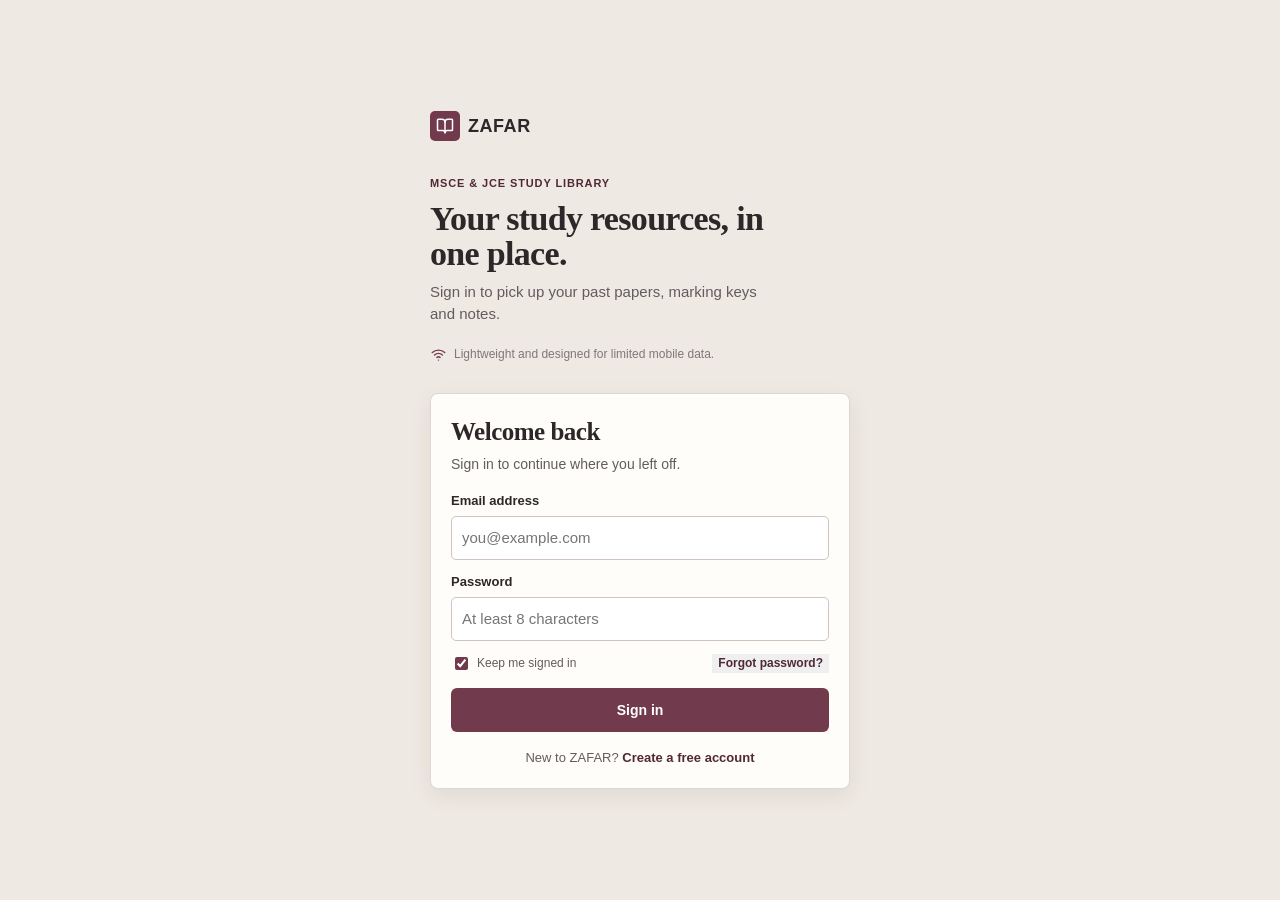
==== commit ec1ee032: "Refocus ZAFAR as a mobile library Co-authored-by: arena-agent <297053741+arena-agent@users.noreply.g" ====
--- a/index.html
+++ b/index.html
@@ -3,7 +3,7 @@
 <head>
   <meta charset="utf-8">
   <meta name="viewport" content="width=device-width, initial-scale=1">
-  <meta name="theme-color" content="#176a5f">
+  <meta name="theme-color" content="#713b4d">
   <meta name="description" content="Sign in to ZAFAR, Malawi's study-resource library for MSCE and JCE learners.">
   <title>Sign in — ZAFAR</title>
   <link rel="stylesheet" href="assets/styles.css">
@@ -11,7 +11,7 @@
 <body class="auth-page-body">
   <main class="auth-page-shell">
     <section class="auth-page-intro" aria-labelledby="signin-intro">
-      <a class="brand" href="index.html" aria-label="ZAFAR sign in"><span class="brand-mark"><svg viewBox="0 0 24 24" aria-hidden="true"><path d="M4 5.5A2.5 2.5 0 0 1 6.5 3H11v17H6.5A2.5 2.5 0 0 0 4 22zM20 5.5A2.5 2.5 0 0 0 17.5 3H13v17h4.5A2.5 2.5 0 0 1 20 22z"/></svg></span><span>ZAFAR</span></a>
+      <a class="brand" href="index.html" aria-label="ZAFAR sign in"><span class="brand-mark" aria-hidden="true"><svg viewBox="0 0 24 24" aria-hidden="true"><path d="M4 5.5A2.5 2.5 0 0 1 6.5 3H11v17H6.5A2.5 2.5 0 0 0 4 22zM20 5.5A2.5 2.5 0 0 0 17.5 3H13v17h4.5A2.5 2.5 0 0 1 20 22z"/></svg></span><span>ZAFAR</span></a>
       <div class="auth-page-message"><span class="eyebrow">MSCE & JCE study library</span><h1 id="signin-intro">Your study resources, in one place.</h1><p>Sign in to pick up your past papers, marking keys and notes.</p></div>
       <p class="auth-page-note"><svg viewBox="0 0 24 24" aria-hidden="true"><path d="M3.2 8.5a13.2 13.2 0 0 1 17.6 0M6.5 12a8.4 8.4 0 0 1 11 0M9.8 15.4a3.6 3.6 0 0 1 4.4 0M12 19.2h.01"/></svg>Lightweight and designed for limited mobile data.</p>
     </section>
--- a/assets/styles.css
+++ b/assets/styles.css
@@ -1,367 +1,211 @@
-/* ZAFAR — intentionally light, mobile-first interface */
+/* ZAFAR — a compact library interface for phone screens. */
 :root {
-  --ink: #18333a;
-  --ink-soft: #526a70;
-  --muted: #72868b;
-  --line: #dce6e4;
-  --paper: #ffffff;
-  --canvas: #f7f9f8;
-  --wash: #f0f5f3;
-  --green: #176a5f;
-  --green-dark: #0e554b;
-  --green-pale: #e5f0ed;
-  /* A deliberately restrained palette: one calm green accent and neutrals. */
-  --sun: #93b6ae;
-  --sun-pale: #eef5f3;
-  --coral: #176a5f;
-  --coral-pale: #e8f2f0;
-  --blue: #176a5f;
-  --blue-pale: #e8f2f0;
-  --shadow: 0 12px 36px rgba(26, 61, 73, .08);
-  --shadow-sm: 0 3px 14px rgba(26, 61, 73, .06);
-  --radius: 18px;
-  --radius-sm: 12px;
-  --font: Inter, ui-sans-serif, system-ui, -apple-system, BlinkMacSystemFont, "Segoe UI", sans-serif;
+  --ink: #2d272a;
+  --ink-soft: #635b60;
+  --muted: #80767b;
+  --line: #ded6d2;
+  --paper: #fffdf9;
+  --canvas: #eee9e2;
+  --wash: #f7f2ed;
+  --accent: #713b4d;
+  --accent-dark: #512836;
+  --accent-pale: #f3e7ea;
+  --accent-faint: #fbf4f5;
+  --shadow: 0 7px 22px rgba(52, 38, 42, .08);
+  --font: Arial, Helvetica, sans-serif;
+  --display: Georgia, "Times New Roman", serif;
 }
 
 * { box-sizing: border-box; }
-html { scroll-behavior: smooth; }
-body { margin: 0; background: var(--canvas); color: var(--ink); font-family: var(--font); font-size: 15px; line-height: 1.5; }
+html { background: var(--canvas); }
+body { margin: 0; color: var(--ink); background: var(--canvas); font-family: var(--font); font-size: 15px; line-height: 1.45; }
 button, input, select, textarea { font: inherit; }
+button { border: 0; cursor: pointer; }
+a { color: inherit; text-decoration: none; }
 button, a { -webkit-tap-highlight-color: transparent; }
-a { color: inherit; text-decoration: none; }
-button { border: 0; cursor: pointer; }
-svg { width: 20px; height: 20px; fill: none; stroke: currentColor; stroke-linecap: round; stroke-linejoin: round; stroke-width: 1.9; }
-img { max-width: 100%; }
-
-/* Shared primitives */
+svg { width: 20px; height: 20px; fill: none; stroke: currentColor; stroke-linecap: round; stroke-linejoin: round; stroke-width: 2; }
+
 .screen-reader-text { position: absolute; width: 1px; height: 1px; padding: 0; margin: -1px; overflow: hidden; clip: rect(0,0,0,0); white-space: nowrap; border: 0; }
-.container { width: min(1160px, calc(100% - 32px)); margin: 0 auto; }
-.eyebrow { display: inline-flex; align-items: center; gap: 7px; font-size: 12px; font-weight: 800; letter-spacing: .08em; text-transform: uppercase; color: var(--green-dark); }
-.eyebrow::before { content: ""; width: 8px; height: 8px; border-radius: 50%; background: var(--sun); }
-.section-title { font-size: clamp(25px, 3.1vw, 36px); line-height: 1.14; letter-spacing: -.045em; margin: 10px 0 10px; }
-.section-copy { max-width: 600px; margin: 0; color: var(--ink-soft); }
-.btn { min-height: 46px; padding: 11px 17px; border-radius: 11px; display: inline-flex; align-items: center; justify-content: center; gap: 8px; font-weight: 760; transition: transform .18s ease, background .18s ease, box-shadow .18s ease; }
-.btn:hover { transform: translateY(-1px); }
-.btn:focus-visible, .icon-button:focus-visible, .nav-link:focus-visible, .chip:focus-visible, .text-link:focus-visible, summary:focus-visible { outline: 3px solid rgba(246,185,39,.75); outline-offset: 3px; }
-.btn-primary { color: #fff; background: var(--green); box-shadow: 0 8px 16px rgba(14,122,103,.20); }
-.btn-primary:hover { background: var(--green-dark); box-shadow: 0 11px 20px rgba(14,122,103,.22); }
-.btn-secondary { color: var(--green-dark); background: var(--green-pale); }
-.btn-secondary:hover { background: var(--green-pale); }
-.btn-plain { color: var(--ink); background: var(--paper); border: 1px solid var(--line); }
-.btn-plain:hover { background: var(--canvas); }
-.btn-small { min-height: 38px; padding: 8px 12px; border-radius: 9px; font-size: 13px; }
-.icon-button { min-width: 42px; height: 42px; display: inline-grid; place-items: center; color: var(--ink); background: var(--paper); border: 1px solid var(--line); border-radius: 11px; transition: .18s ease; }
-.icon-button:hover { background: var(--wash); color: var(--green-dark); }
-.text-link { display: inline-flex; align-items: center; gap: 6px; color: var(--green-dark); font-weight: 750; }
-.text-link svg { width: 16px; height: 16px; }
-.tag, .file-chip, .mini-label { display: inline-flex; align-items: center; width: max-content; border-radius: 99px; font-size: 11px; font-weight: 800; letter-spacing: .02em; }
-.tag { padding: 5px 9px; background: var(--sun-pale); color: var(--green-dark); }
-.tag.green { color: var(--green-dark); background: var(--green-pale); }
-.tag.blue { background: var(--blue-pale); color: var(--green-dark); }
-.file-chip { gap: 4px; padding: 4px 7px; color: var(--muted); background: #f0f4f4; }
-.file-chip svg { width: 12px; height: 12px; }
-.mini-label { padding: 4px 7px; background: var(--canvas); color: var(--muted); }
 .hidden { display: none !important; }
-
-/* Marketing / entry */
-.marketing-body { background: var(--canvas); overflow-x: hidden; }
-
-/* The entry route deliberately stays focused: no promotional carousel or extra choices. */
-.auth-page-body { min-height: 100vh; background: var(--canvas); }
-.auth-page-shell { width: min(980px, calc(100% - 32px)); min-height: 100svh; margin: 0 auto; display: grid; align-content: center; gap: 30px; padding: 32px 0; }
-.auth-page-intro { display: grid; align-content: center; gap: 44px; }
-.auth-page-message h1 { max-width: 430px; margin: 11px 0 11px; font-size: clamp(35px, 5.5vw, 58px); line-height: 1.01; letter-spacing: -.06em; }
-.auth-page-message p { max-width: 410px; margin: 0; color: var(--ink-soft); font-size: 16px; }
-.auth-page-note { width: max-content; max-width: 100%; display: flex; align-items: center; gap: 8px; margin: 0; color: var(--muted); font-size: 12px; }
-.auth-page-note svg { width: 17px; flex: 0 0 auto; color: var(--green); }
-.inline-auth-dialog { width: 100%; max-width: 430px; margin: 0; position: relative; inset: auto; border: 0; color: var(--ink); background: transparent; box-shadow: none; }
+.lucide-icon { display: block; }
+
+/* Basic controls */
+.btn { min-height: 44px; display: inline-flex; align-items: center; justify-content: center; gap: 8px; padding: 10px 14px; border: 1px solid transparent; border-radius: 6px; font-size: 14px; font-weight: 700; }
+.btn-primary { color: #fff; background: var(--accent); }
+.btn-primary:hover { background: var(--accent-dark); }
+.btn-secondary { color: var(--accent-dark); background: var(--accent-pale); }
+.btn-plain { color: var(--ink); background: var(--paper); border-color: var(--line); }
+.btn-small { min-height: 36px; padding: 7px 10px; font-size: 12px; }
+.icon-button { width: 38px; min-width: 38px; height: 38px; display: inline-grid; place-items: center; padding: 0; color: var(--ink-soft); border: 1px solid var(--line); border-radius: 6px; background: var(--paper); }
+.icon-button:hover { color: var(--accent-dark); background: var(--accent-faint); }
+.text-link { color: var(--accent-dark); font-weight: 700; }
+.text-link:focus-visible, .btn:focus-visible, .icon-button:focus-visible, .nav-link:focus-visible, .chip:focus-visible, summary:focus-visible { outline: 2px solid var(--accent); outline-offset: 2px; }
+
+/* Focused sign-in route */
+.auth-page-body { min-height: 100svh; display: grid; place-items: center; padding: 22px 16px; }
+.auth-page-shell { width: min(100%, 420px); }
+.auth-page-intro { margin: 0 0 28px; }
+.brand { display: inline-flex; align-items: center; gap: 8px; font-size: 18px; font-weight: 800; letter-spacing: .03em; }
+.brand-mark { width: 30px; height: 30px; display: grid; place-items: center; color: #fff; border-radius: 5px; background: var(--accent); }
+.brand-mark svg { width: 18px; height: 18px; }
+.auth-page-message { margin-top: 30px; }
+.eyebrow { color: var(--accent-dark); font-size: 11px; font-weight: 700; letter-spacing: .08em; text-transform: uppercase; }
+.auth-page-message h1, .auth-heading, .page-heading { font-family: var(--display); font-weight: 600; letter-spacing: -.02em; }
+.auth-page-message h1 { max-width: 340px; margin: 8px 0 9px; font-size: 34px; line-height: 1.05; }
+.auth-page-message p { max-width: 340px; margin: 0; color: var(--ink-soft); }
+.auth-page-note { display: flex; align-items: center; gap: 7px; margin: 20px 0 0; color: var(--muted); font-size: 12px; }
+.auth-page-note svg { width: 17px; color: var(--accent); }
+.inline-auth-dialog { width: 100%; margin: 0; position: relative; inset: auto; padding: 0; border: 0; background: transparent; color: var(--ink); box-shadow: none; }
 .inline-auth-dialog::backdrop { display: none; }
-.inline-auth-dialog .modal-card { max-height: none; padding: 25px; border: 1px solid var(--line); border-radius: 18px; box-shadow: var(--shadow-sm); }
-.brand { display: inline-flex; align-items: center; gap: 9px; font-weight: 900; font-size: 19px; letter-spacing: -.05em; }
-.brand-mark { width: 31px; height: 31px; position: relative; display: grid; place-items: center; border-radius: 10px 10px 10px 3px; color: #fff; background: var(--green); box-shadow: 4px 4px 0 var(--sun); }
-.brand-mark svg { width: 19px; height: 19px; stroke-width: 2.4; }
-
-/* Auth dialog */
-.modal { width: min(450px, calc(100% - 28px)); padding: 0; border: 0; border-radius: 20px; overflow: visible; color: var(--ink); background: transparent; box-shadow: none; }
-.modal::backdrop { background: rgba(10,35,43,.52); backdrop-filter: blur(3px); }
-.modal-card { max-height: calc(100vh - 28px); overflow-y: auto; padding: 25px; position: relative; border-radius: 20px; background: #fff; box-shadow: 0 24px 70px rgba(0,0,0,.25); }
-.modal-close { position: absolute; top: 14px; right: 14px; }
-.auth-brand { margin-bottom: 26px; }
-.auth-heading { margin: 0 0 5px; font-size: 27px; line-height: 1.1; letter-spacing: -.05em; }
-.auth-intro { margin: 0 0 20px; color: var(--ink-soft); font-size: 14px; }
+.modal-card { padding: 20px; border: 1px solid var(--line); border-radius: 8px; background: var(--paper); box-shadow: var(--shadow); }
+.auth-heading { margin: 0 0 4px; font-size: 25px; }
+.auth-intro { margin: 0 0 18px; color: var(--ink-soft); font-size: 14px; }
+.auth-success { margin-bottom: 13px; padding: 10px; color: var(--accent-dark); background: var(--accent-pale); font-size: 13px; }
 .form-stack { display: grid; gap: 13px; }
-.form-row { display: grid; gap: 6px; }
-.form-row label { font-size: 13px; font-weight: 750; }
-.field { width: 100%; min-height: 47px; padding: 11px 12px; border: 1px solid #cbdadb; border-radius: 10px; color: var(--ink); outline: none; background: #fff; transition: border .15s, box-shadow .15s; }
-.field:focus { border-color: var(--green); box-shadow: 0 0 0 3px var(--green-pale); }
-.form-inline { display: flex; align-items: center; justify-content: space-between; gap: 12px; margin-top: -1px; font-size: 13px; }
-.check-label { display: inline-flex; align-items: center; gap: 7px; color: var(--ink-soft); }
-.check-label input { accent-color: var(--green); }
-.auth-submit { width: 100%; margin-top: 5px; }
-.auth-switch { margin: 20px 0 0; text-align: center; color: var(--ink-soft); font-size: 13px; }
-.auth-switch button { padding: 0; color: var(--green-dark); background: none; font-weight: 800; }
-.auth-success { padding: 11px 12px; margin-bottom: 14px; border-radius: 10px; color: var(--green-dark); background: var(--green-pale); font-size: 13px; }
-
-/* App shell */
-.app-body { min-height: 100vh; background: var(--canvas); }
-.app-header { height: 67px; position: sticky; z-index: 20; top: 0; border-bottom: 1px solid var(--line); background: rgba(255,255,255,.92); backdrop-filter: blur(14px); }
-.app-header-inner { width: min(1340px, calc(100% - 28px)); height: 100%; margin: auto; display: flex; align-items: center; gap: 13px; }
-.app-header .brand { font-size: 18px; }
-.header-spacer { flex: 1; }
-.header-search { display: none; width: min(335px, 36vw); min-height: 38px; align-items: center; gap: 8px; padding: 0 11px; border: 1px solid var(--line); border-radius: 9px; color: var(--muted); background: var(--canvas); }
-.header-search svg { width: 17px; }
-.header-search input { width: 100%; border: 0; outline: 0; color: var(--ink); background: transparent; font-size: 13px; }
-.header-search input::placeholder { color: #82939b; }
-.user-pill { display: inline-flex; align-items: center; gap: 8px; padding-left: 4px; background: transparent; color: var(--ink); }
-.user-avatar { width: 33px; height: 33px; display: grid; place-items: center; border-radius: 50%; color: #fff; background: var(--coral); font-size: 12px; font-weight: 850; }
-.user-pill span { display: none; font-size: 13px; font-weight: 750; }
-.app-layout { width: min(1340px, calc(100% - 28px)); margin: 0 auto; display: grid; grid-template-columns: 218px minmax(0, 1fr); gap: 30px; }
-.app-sidebar { display: none; position: sticky; top: 87px; height: calc(100vh - 107px); padding: 9px 0 12px; flex-direction: column; }
-.sidebar-label { padding: 0 11px; margin: 11px 0 6px; color: var(--muted); font-size: 10px; font-weight: 850; letter-spacing: .09em; text-transform: uppercase; }
-.nav-link { min-height: 42px; display: flex; align-items: center; gap: 11px; padding: 9px 11px; border-radius: 10px; color: var(--ink-soft); font-size: 14px; font-weight: 680; transition: background .15s, color .15s; }
-.nav-link svg { width: 19px; }
-.nav-link:hover { color: var(--green-dark); background: #eef6f3; }
-.nav-link.active { color: var(--green-dark); background: var(--green-pale); font-weight: 800; }
-.sidebar-bottom { margin-top: auto; }
-.data-tip { padding: 12px; border-radius: 13px; color: #4a625f; background: #eff5ee; font-size: 11px; line-height: 1.4; }
-.data-tip strong { display: block; margin-bottom: 3px; color: var(--green-dark); font-size: 12px; }
-.page-main { min-width: 0; padding: 26px 0 100px; }
-.breadcrumb { display: flex; align-items: center; gap: 7px; margin-bottom: 8px; color: var(--muted); font-size: 12px; }
-.breadcrumb svg { width: 14px; height: 14px; }
-.page-heading { margin: 0; font-size: clamp(29px, 4vw, 40px); line-height: 1.05; letter-spacing: -.055em; }
-.page-subtitle { max-width: 680px; margin: 9px 0 0; color: var(--ink-soft); }
-.page-header { display: flex; flex-wrap: wrap; align-items: end; justify-content: space-between; gap: 15px; margin-bottom: 23px; }
-.page-header-actions { display: flex; gap: 9px; }
-.mobile-nav { height: 66px; position: fixed; z-index: 25; bottom: 0; left: 0; right: 0; display: flex; justify-content: space-around; padding: 5px 7px calc(5px + env(safe-area-inset-bottom)); border-top: 1px solid var(--line); background: rgba(255,255,255,.96); backdrop-filter: blur(12px); box-shadow: 0 -4px 18px rgba(26,61,73,.05); }
-.mobile-nav .nav-link { min-width: 51px; min-height: 52px; flex-direction: column; justify-content: center; gap: 3px; padding: 3px 5px; border-radius: 9px; font-size: 9px; font-weight: 750; }
-.mobile-nav .nav-link svg { width: 19px; height: 19px; }
-.mobile-nav .nav-link:last-child { display: none; }
-.network-banner { display: none; margin-bottom: 15px; padding: 10px 12px; align-items: center; gap: 8px; border-radius: 10px; color: var(--green-dark); background: var(--coral-pale); font-size: 13px; font-weight: 650; }
+.form-row { display: grid; gap: 5px; }
+.form-row label { font-size: 13px; font-weight: 700; }
+.field { width: 100%; min-height: 44px; padding: 10px; color: var(--ink); border: 1px solid #cfc4c0; border-radius: 5px; outline: 0; background: #fff; }
+.field:focus { border-color: var(--accent); box-shadow: 0 0 0 2px var(--accent-pale); }
+.form-inline { display: flex; align-items: center; justify-content: space-between; gap: 10px; font-size: 12px; }
+.check-label { display: inline-flex; align-items: center; gap: 6px; color: var(--ink-soft); }
+.check-label input { accent-color: var(--accent); }
+.auth-submit { width: 100%; margin-top: 2px; }
+.auth-switch { margin: 17px 0 0; color: var(--ink-soft); text-align: center; font-size: 13px; }
+.auth-switch button { padding: 0; color: var(--accent-dark); background: none; font-weight: 700; }
+
+/* The library stays within a phone-width column on every screen. */
+.app-body { min-height: 100svh; background: var(--canvas); }
+.app-header { position: sticky; z-index: 10; top: 0; width: min(100%, 480px); height: 58px; margin: 0 auto; border-bottom: 1px solid var(--line); background: var(--paper); }
+.app-header-inner { height: 100%; display: flex; align-items: center; justify-content: space-between; padding: 0 16px; }
+.app-header .brand { font-size: 16px; }
+.app-header .brand-mark { width: 26px; height: 26px; }
+.app-header .brand-mark svg { width: 16px; height: 16px; }
+.header-help { display: inline-flex; align-items: center; gap: 5px; color: var(--ink-soft); font-size: 12px; font-weight: 700; }
+.header-help svg { width: 18px; color: var(--accent); }
+.page-main { width: min(100%, 480px); min-height: calc(100svh - 58px); margin: 0 auto; padding: 20px 16px 82px; background: var(--paper); }
+.mobile-nav { position: fixed; z-index: 20; bottom: 0; left: 50%; width: min(100%, 480px); height: 62px; display: grid; grid-template-columns: repeat(4, 1fr); transform: translateX(-50%); border-top: 1px solid var(--line); background: var(--paper); }
+.nav-link { display: grid; place-items: center; align-content: center; gap: 3px; color: var(--muted); font-size: 10px; font-weight: 700; }
+.nav-link svg { width: 18px; height: 18px; }
+.nav-link.active { color: var(--accent-dark); }
+.network-banner { display: none; align-items: center; gap: 8px; margin-bottom: 14px; padding: 9px 10px; color: var(--accent-dark); background: var(--accent-pale); font-size: 12px; }
 .network-banner.show { display: flex; }
-.network-banner svg { flex: 0 0 auto; width: 18px; }
-
-/* Dashboard */
-.dashboard-hello { display: flex; justify-content: space-between; gap: 15px; align-items: flex-start; }
-.weather-note { display: none; align-items: center; gap: 7px; padding: 7px 9px; border-radius: 9px; color: var(--ink-soft); background: var(--paper); font-size: 12px; box-shadow: var(--shadow-sm); }
-.weather-note .sun-dot { width: 8px; height: 8px; border-radius: 50%; background: var(--sun); }
-.usage-card { display: grid; gap: 15px; padding: 19px; margin: 20px 0 24px; position: relative; overflow: hidden; border-radius: var(--radius); color: #fff; background: var(--green); box-shadow: 0 13px 24px rgba(14,122,103,.16); }
-.usage-card::before { content: ""; width: 194px; height: 194px; position: absolute; right: -63px; top: -108px; border: 24px solid rgba(255,255,255,.10); border-radius: 50%; }
-.usage-card-text { position: relative; z-index: 1; }
-.usage-card-text span { color: rgba(255,255,255,.74); font-size: 13px; }
-.usage-card-text h2 { margin: 1px 0 5px; font-size: 27px; letter-spacing: -.05em; }
-.usage-card-text p { max-width: 445px; margin: 0; color: rgba(255,255,255,.78); font-size: 13px; }
-.usage-meter { position: relative; z-index: 1; }
-.meter-track { height: 8px; overflow: hidden; border-radius: 99px; background: rgba(255,255,255,.22); }
-.meter-fill { width: 30%; height: 100%; border-radius: inherit; background: var(--sun); }
-.meter-legend { display: flex; justify-content: space-between; margin-top: 6px; color: rgba(255,255,255,.75); font-size: 11px; }
-.usage-card .btn { width: max-content; position: relative; z-index: 1; color: var(--ink); background: var(--sun); }
-.dashboard-grid { display: grid; gap: 20px; }
-.panel { padding: 17px; border: 1px solid var(--line); border-radius: var(--radius); background: var(--paper); box-shadow: 0 3px 10px rgba(26,61,73,.025); }
-.panel-heading { display: flex; align-items: center; justify-content: space-between; gap: 9px; margin-bottom: 12px; }
-.panel-heading h2 { margin: 0; font-size: 18px; letter-spacing: -.035em; }
-.panel-heading .text-link { font-size: 12px; }
-.recent-list { display: grid; }
-.recent-item { display: grid; grid-template-columns: 40px minmax(0, 1fr) auto; align-items: center; gap: 10px; padding: 11px 0; border-bottom: 1px solid #edf1f1; }
-.recent-item:last-child { border-bottom: 0; padding-bottom: 2px; }
-.resource-icon { width: 40px; height: 44px; display: grid; place-items: center; border-radius: 9px; color: var(--green-dark); background: var(--coral-pale); }
-.resource-icon.key { color: var(--green-dark); background: var(--sun-pale); }
-.resource-icon.book { color: var(--green-dark); background: var(--blue-pale); }
-.resource-icon svg { width: 20px; }
-.resource-name { min-width: 0; }
-.resource-name b { display: block; overflow: hidden; text-overflow: ellipsis; white-space: nowrap; font-size: 13px; letter-spacing: -.01em; }
-.resource-name span { display: block; margin-top: 1px; color: var(--muted); font-size: 11px; }
-.item-menu { width: 30px; height: 30px; padding: 0; display: grid; place-items: center; color: var(--muted); background: transparent; border-radius: 50%; }
-.item-menu:hover { background: var(--canvas); }
-.quick-grid { display: grid; grid-template-columns: 1fr 1fr; gap: 10px; }
-.quick-card { min-height: 120px; padding: 14px; display: flex; flex-direction: column; border-radius: 13px; background: var(--wash); transition: transform .16s ease; }
-.quick-card:hover { transform: translateY(-2px); }
-.quick-card:nth-child(2) { background: var(--sun-pale); }
-.quick-card:nth-child(3) { background: var(--blue-pale); }
-.quick-card:nth-child(4) { background: var(--coral-pale); }
-.quick-card .quick-icon { width: 31px; height: 31px; display: grid; place-items: center; border-radius: 8px; color: var(--green-dark); background: rgba(255,255,255,.73); }
-.quick-card:nth-child(2) .quick-icon { color: var(--green-dark); }
-.quick-card:nth-child(3) .quick-icon { color: var(--green-dark); }
-.quick-card:nth-child(4) .quick-icon { color: var(--green-dark); }
-.quick-card h3 { margin: auto 0 1px; font-size: 13px; letter-spacing: -.02em; }
-.quick-card span { color: var(--ink-soft); font-size: 10px; }
-.study-tip { display: flex; gap: 11px; align-items: flex-start; padding: 14px; border-radius: 12px; background: var(--wash); }
-.study-tip > svg { width: 20px; flex: 0 0 auto; color: var(--green-dark); }
-.study-tip b { display: block; font-size: 12px; }
-.study-tip p { margin: 2px 0 0; color: var(--ink-soft); font-size: 12px; }
-
-/* Library pages */
-.library-toolbar { display: flex; flex-wrap: wrap; gap: 9px; margin-bottom: 14px; }
-.library-search { flex: 1 1 210px; min-height: 45px; display: flex; align-items: center; gap: 8px; padding: 0 12px; border: 1px solid var(--line); border-radius: 11px; background: var(--paper); }
-.library-search svg { flex: 0 0 auto; width: 18px; color: var(--muted); }
-.library-search input { min-width: 0; width: 100%; border: 0; outline: none; color: var(--ink); background: transparent; font-size: 14px; }
-.library-search input::placeholder { color: #8a9aa1; }
-.filters-button { display: inline-flex; }
-.filter-row { display: none; grid-template-columns: repeat(3, 1fr); gap: 9px; padding: 13px; margin-bottom: 16px; border: 1px solid var(--line); border-radius: 13px; background: var(--paper); }
+.network-banner svg { width: 17px; }
+
+/* Shared library pages */
+.breadcrumb { display: flex; align-items: center; gap: 5px; margin-bottom: 5px; color: var(--muted); font-size: 11px; }
+.breadcrumb svg { width: 13px; height: 13px; }
+.page-header { margin-bottom: 18px; }
+.page-header-actions { margin-top: 13px; }
+.page-heading { margin: 0; font-size: 30px; line-height: 1.08; }
+.page-subtitle { margin: 7px 0 0; color: var(--ink-soft); font-size: 14px; }
+.library-toolbar { display: flex; gap: 8px; margin-bottom: 10px; }
+.library-search { min-height: 42px; flex: 1; display: flex; align-items: center; gap: 7px; padding: 0 10px; border: 1px solid var(--line); border-radius: 6px; background: #fff; }
+.library-search svg { flex: 0 0 auto; width: 17px; color: var(--muted); }
+.library-search input, .help-search input { width: 100%; min-width: 0; border: 0; outline: 0; color: var(--ink); background: transparent; font-size: 13px; }
+.filters-button { min-height: 42px; padding: 8px 10px; }
+.filter-row { display: none; grid-template-columns: 1fr; gap: 10px; margin-bottom: 12px; padding: 12px; border: 1px solid var(--line); background: var(--wash); }
 .filter-row.open { display: grid; }
 .select-wrap { position: relative; }
-.select-wrap label { display: block; margin-bottom: 4px; color: var(--muted); font-size: 10px; font-weight: 800; letter-spacing: .06em; text-transform: uppercase; }
-.select-wrap select { width: 100%; min-height: 38px; padding: 0 28px 0 8px; appearance: none; outline: none; border: 1px solid var(--line); border-radius: 8px; color: var(--ink); background: #fff; font-size: 12px; }
-.select-wrap::after { content: ""; width: 6px; height: 6px; position: absolute; right: 10px; bottom: 16px; border-right: 1.5px solid var(--ink-soft); border-bottom: 1.5px solid var(--ink-soft); transform: rotate(45deg); pointer-events: none; }
-.filter-footer { grid-column: 1 / -1; display: flex; justify-content: flex-end; gap: 10px; }
-.filter-footer button { color: var(--green-dark); background: transparent; font-size: 12px; font-weight: 800; }
-.chip-row { display: flex; gap: 7px; overflow-x: auto; padding: 1px 1px 7px; margin-bottom: 10px; scrollbar-width: none; }
-.chip-row::-webkit-scrollbar { display: none; }
-.chip { flex: 0 0 auto; min-height: 31px; padding: 6px 10px; border: 1px solid var(--line); border-radius: 99px; color: var(--ink-soft); background: #fff; font-size: 12px; font-weight: 700; }
-.chip:hover { background: var(--wash); }
-.chip.active { border-color: var(--green); color: #fff; background: var(--green); }
-.results-meta { display: flex; justify-content: space-between; gap: 12px; margin: 0 0 9px; color: var(--muted); font-size: 12px; }
+.select-wrap label { display: block; margin-bottom: 4px; color: var(--muted); font-size: 10px; font-weight: 700; letter-spacing: .06em; text-transform: uppercase; }
+.select-wrap select { width: 100%; min-height: 38px; padding: 0 9px; border: 1px solid var(--line); border-radius: 5px; color: var(--ink); background: #fff; font-size: 13px; }
+.filter-footer { text-align: right; }
+.filter-footer button { padding: 3px 0; color: var(--accent-dark); background: none; font-size: 12px; font-weight: 700; }
+.chip-row { display: flex; gap: 6px; overflow-x: auto; padding: 1px 0 10px; scrollbar-width: none; }
+.chip { flex: 0 0 auto; min-height: 30px; padding: 5px 9px; color: var(--ink-soft); border: 1px solid var(--line); border-radius: 5px; background: #fff; font-size: 12px; }
+.chip.active { color: #fff; border-color: var(--accent); background: var(--accent); }
+.results-meta { display: flex; justify-content: space-between; gap: 8px; margin: 0 0 6px; color: var(--muted); font-size: 11px; }
 .results-meta b { color: var(--ink-soft); }
-.resource-list { display: grid; gap: 9px; }
-.library-item { display: grid; grid-template-columns: 42px minmax(0, 1fr) auto; align-items: center; gap: 11px; padding: 11px; border: 1px solid var(--line); border-radius: 13px; background: var(--paper); box-shadow: 0 2px 8px rgba(26,61,73,.018); transition: transform .16s ease, box-shadow .16s ease; }
-.library-item:hover { transform: translateY(-1px); box-shadow: var(--shadow-sm); }
-.library-item .resource-icon { width: 42px; height: 47px; }
+.resource-list { display: grid; }
+.library-item { display: grid; grid-template-columns: 34px minmax(0, 1fr) auto; gap: 9px; align-items: center; padding: 12px 0; border-bottom: 1px solid var(--line); }
+.resource-icon { width: 34px; height: 38px; display: grid; place-items: center; color: var(--accent); border: 1px solid var(--line); border-radius: 5px; background: var(--accent-faint); }
+.resource-icon svg { width: 18px; height: 18px; }
 .library-item-body { min-width: 0; }
-.library-item h3 { margin: 0; overflow: hidden; text-overflow: ellipsis; white-space: nowrap; font-size: 14px; letter-spacing: -.018em; }
-.library-details { display: flex; flex-wrap: wrap; gap: 6px; align-items: center; margin-top: 5px; color: var(--muted); font-size: 11px; }
-.library-details .dot { width: 3px; height: 3px; border-radius: 50%; background: #a8b8ba; }
-.library-actions { display: flex; align-items: center; gap: 3px; }
-.library-actions .icon-button { width: 34px; min-width: 34px; height: 34px; border: 0; background: transparent; }
-.library-actions .icon-button svg { width: 19px; }
-.library-actions .download-button { color: var(--green-dark); background: var(--green-pale); }
-.library-actions .download-button:hover { background: var(--green-pale); }
-.library-actions .save-button.saved { color: var(--coral); }
+.library-item h3 { overflow: hidden; margin: 0; text-overflow: ellipsis; white-space: nowrap; font-size: 13px; }
+.library-details { display: flex; flex-wrap: wrap; align-items: center; gap: 5px; margin-top: 3px; color: var(--muted); font-size: 11px; }
+.library-details .dot { width: 3px; height: 3px; border-radius: 50%; background: #ad9fa2; }
+.file-chip { padding: 2px 5px; color: var(--muted); border: 1px solid var(--line); border-radius: 3px; font-size: 10px; }
+.library-actions { display: flex; align-items: center; gap: 1px; }
+.library-actions .icon-button { width: 33px; min-width: 33px; height: 33px; border: 0; background: transparent; }
+.library-actions .download-button { color: var(--accent-dark); background: var(--accent-pale); }
+.library-actions .save-button.saved { color: var(--accent); }
 .download-button.loading svg { animation: nudge .7s ease infinite; }
 @keyframes nudge { 50% { transform: translateY(2px); } }
-.empty-results { padding: 35px 18px; text-align: center; border: 1px dashed #bfcfd0; border-radius: 14px; color: var(--ink-soft); background: rgba(255,255,255,.55); }
-.empty-results svg { width: 28px; height: 28px; color: var(--muted); }
-.empty-results b { display: block; margin-top: 5px; color: var(--ink); }
-.empty-results p { margin: 3px 0 0; font-size: 13px; }
-.results-side { display: grid; gap: 15px; }
-.callout { padding: 16px; border-radius: var(--radius-sm); background: var(--sun-pale); }
-.callout.green { background: var(--green-pale); }
-.callout-icon { width: 32px; height: 32px; display: grid; place-items: center; margin-bottom: 8px; border-radius: 9px; color: var(--green-dark); background: rgba(255,255,255,.65); }
-.callout.green .callout-icon { color: var(--green-dark); }
-.callout h3 { margin: 0 0 4px; font-size: 14px; letter-spacing: -.02em; }
+.empty-results { padding: 30px 14px; color: var(--ink-soft); border: 1px dashed var(--line); text-align: center; font-size: 13px; }
+.empty-results b { display: block; margin-top: 4px; color: var(--ink); }
+.empty-results p { margin: 2px 0 0; }
+.results-side { display: grid; gap: 12px; margin-top: 18px; }
+.callout, .subject-mini-list { padding: 13px; border: 1px solid var(--line); background: var(--wash); }
+.callout.key { background: var(--accent-faint); }
+.callout h3, .subject-mini-list h3 { margin: 0 0 4px; font-size: 14px; }
 .callout p { margin: 0; color: var(--ink-soft); font-size: 12px; }
-.callout a { margin-top: 8px; font-size: 12px; }
-.subject-mini-list { padding: 15px; border: 1px solid var(--line); border-radius: var(--radius-sm); background: var(--paper); }
-.subject-mini-list h3 { margin: 0 0 8px; font-size: 14px; }
-.subject-mini-list a { display: flex; justify-content: space-between; padding: 8px 0; border-bottom: 1px solid #edf1f1; color: var(--ink-soft); font-size: 12px; }
-.subject-mini-list a:last-child { border: 0; }
-.subject-mini-list a span { color: var(--muted); }
-
-/* Books and notes */
-.collection-switch { display: inline-flex; padding: 3px; margin: 16px 0; border-radius: 10px; background: #e8eeee; }
-.collection-switch button { min-height: 34px; padding: 7px 11px; border-radius: 8px; color: var(--ink-soft); background: transparent; font-size: 12px; font-weight: 750; }
-.collection-switch button.active { color: var(--ink); background: #fff; box-shadow: 0 2px 6px rgba(26,61,73,.08); }
-.subject-collections { display: grid; gap: 12px; }
-.subject-collection { padding: 15px; border: 1px solid var(--line); border-radius: var(--radius); background: var(--paper); }
-.subject-collection-head { display: flex; gap: 11px; align-items: center; }
-.subject-badge { width: 42px; height: 42px; display: grid; place-items: center; flex: 0 0 auto; border-radius: 12px; color: var(--green-dark); background: var(--green-pale); font-size: 14px; font-weight: 900; }
-.subject-collection:nth-child(2) .subject-badge { color: var(--green-dark); background: var(--sun-pale); }
-.subject-collection:nth-child(3) .subject-badge { color: var(--green-dark); background: var(--coral-pale); }
-.subject-collection:nth-child(4) .subject-badge { color: var(--green-dark); background: var(--blue-pale); }
-.subject-collection h3 { margin: 0; font-size: 16px; letter-spacing: -.03em; }
-.subject-collection p { margin: 1px 0 0; color: var(--muted); font-size: 12px; }
-.book-row { display: grid; grid-template-columns: minmax(0, 1fr) auto; gap: 8px; align-items: center; padding: 11px 0 0; margin-top: 11px; border-top: 1px solid #edf1f1; }
-.book-row + .book-row { margin-top: 9px; }
+.callout a { display: inline-block; margin-top: 7px; font-size: 12px; }
+.subject-mini-list a { display: flex; justify-content: space-between; padding: 7px 0; border-top: 1px solid var(--line); color: var(--ink-soft); font-size: 12px; }
+
+/* Books and saved material */
+.collection-switch { display: inline-flex; gap: 2px; margin: 15px 0; padding: 2px; border: 1px solid var(--line); background: var(--wash); }
+.collection-switch button { min-height: 32px; padding: 6px 9px; color: var(--ink-soft); background: transparent; font-size: 12px; }
+.collection-switch button.active { color: #fff; background: var(--accent); }
+.subject-collections { display: grid; gap: 16px; }
+.subject-collection { border-top: 2px solid var(--accent); }
+.subject-collection-head { display: flex; gap: 9px; align-items: center; padding: 10px 0; }
+.subject-badge { width: 32px; height: 32px; display: grid; place-items: center; color: var(--accent-dark); border: 1px solid var(--line); border-radius: 4px; background: var(--accent-faint); font-size: 11px; font-weight: 700; }
+.subject-collection h3 { margin: 0; font-size: 15px; }
+.subject-collection p { margin: 1px 0 0; color: var(--muted); font-size: 11px; }
+.book-row { display: grid; grid-template-columns: minmax(0, 1fr) auto; gap: 8px; align-items: center; padding: 10px 0; border-top: 1px solid var(--line); }
 .book-row b { display: block; font-size: 13px; }
-.book-row span { display: block; margin-top: 1px; color: var(--muted); font-size: 11px; }
-.book-row .library-actions { align-self: center; }
-.contribute-panel { display: flex; gap: 11px; margin-top: 18px; padding: 16px; border-radius: 14px; color: #fff; background: var(--green); }
-.contribute-panel svg { flex: 0 0 auto; }
-.contribute-panel h3 { margin: 0 0 3px; font-size: 14px; }
-.contribute-panel p { margin: 0; color: rgba(255,255,255,.78); font-size: 12px; }
-.contribute-panel a { margin-top: 7px; color: var(--sun); font-size: 12px; }
-
-/* Favorites */
-.favorites-summary { display: flex; flex-wrap: wrap; gap: 9px; padding: 14px; margin-bottom: 18px; border-radius: 13px; color: var(--green-dark); background: var(--green-pale); font-size: 13px; }
-.favorites-summary svg { width: 19px; flex: 0 0 auto; }
+.book-row span { display: block; margin-top: 2px; color: var(--muted); font-size: 11px; }
+.contribute-panel { display: none; }
+.favorites-summary { display: flex; gap: 8px; padding: 11px; margin-bottom: 15px; color: var(--accent-dark); border-left: 3px solid var(--accent); background: var(--accent-faint); font-size: 12px; }
+.favorites-summary svg { width: 18px; flex: 0 0 auto; }
 .favorites-summary p { margin: 0; }
 .favorites-summary b { color: var(--ink); }
-.collection-tabs { display: flex; gap: 17px; margin-bottom: 10px; border-bottom: 1px solid var(--line); overflow-x: auto; }
-.collection-tabs button { flex: 0 0 auto; padding: 8px 1px; position: relative; color: var(--muted); background: transparent; font-size: 13px; font-weight: 750; }
-.collection-tabs button.active { color: var(--green-dark); }
-.collection-tabs button.active::after { content: ""; position: absolute; left: 0; right: 0; bottom: -1px; height: 2px; background: var(--green); }
-.collection-tabs .tab-count { margin-left: 3px; color: var(--muted); font-size: 11px; }
-.empty-favorites { display: none; padding: 42px 20px; text-align: center; border-radius: var(--radius); background: var(--paper); }
+.collection-tabs { display: flex; gap: 14px; overflow-x: auto; margin-bottom: 8px; border-bottom: 1px solid var(--line); }
+.collection-tabs button { flex: 0 0 auto; padding: 7px 0; color: var(--muted); background: transparent; font-size: 12px; }
+.collection-tabs button.active { color: var(--accent-dark); border-bottom: 2px solid var(--accent); }
+.collection-tabs .tab-count { font-size: 10px; }
+.empty-favorites { display: none; padding: 30px 12px; text-align: center; border: 1px solid var(--line); }
 .empty-favorites:not(.hidden) { display: block; }
-.empty-favorites svg { width: 34px; height: 34px; color: var(--coral); }
-.empty-favorites h2 { margin: 9px 0 4px; font-size: 18px; }
-.empty-favorites p { max-width: 340px; margin: 0 auto 15px; color: var(--ink-soft); font-size: 13px; }
+.empty-favorites svg { width: 30px; color: var(--accent); }
+.empty-favorites h2 { margin: 8px 0 3px; font-family: var(--display); font-size: 20px; }
+.empty-favorites p { margin: 0 0 14px; color: var(--ink-soft); font-size: 13px; }
 
 /* Help */
-.help-hero { padding: 22px 17px; margin-bottom: 17px; position: relative; overflow: hidden; border-radius: var(--radius); color: #fff; background: var(--green); }
-.help-hero::after { content: ""; position: absolute; width: 190px; height: 190px; right: -80px; bottom: -106px; border: 24px solid rgba(255,255,255,.11); border-radius: 50%; }
-.help-hero h1 { max-width: 470px; position: relative; z-index: 1; margin: 0; font-size: clamp(26px,4vw,36px); line-height: 1.06; letter-spacing: -.05em; }
-.help-hero p { position: relative; z-index: 1; margin: 7px 0 15px; color: rgba(255,255,255,.78); font-size: 13px; }
-.help-search { position: relative; z-index: 1; min-height: 43px; display: flex; align-items: center; gap: 7px; max-width: 500px; padding: 0 11px; border-radius: 10px; color: var(--muted); background: #fff; }
-.help-search svg { width: 18px; }
-.help-search input { width: 100%; border: 0; outline: none; color: var(--ink); background: transparent; font-size: 13px; }
-.help-grid { display: grid; gap: 17px; }
-.support-card { padding: 16px; border: 1px solid var(--line); border-radius: var(--radius); background: var(--paper); }
-.support-card h2 { margin: 0 0 8px; font-size: 18px; letter-spacing: -.035em; }
-.faq { border-top: 1px solid #e8eeee; }
-.faq:last-child { border-bottom: 1px solid #e8eeee; }
-.faq summary { min-height: 49px; display: flex; align-items: center; justify-content: space-between; gap: 12px; list-style: none; color: var(--ink); font-size: 13px; font-weight: 730; cursor: pointer; }
+.help-hero { padding: 18px 0; margin-bottom: 8px; border-bottom: 2px solid var(--accent); }
+.help-hero::after { display: none; }
+.help-hero h1 { margin: 0; font-family: var(--display); font-size: 29px; font-weight: 600; }
+.help-hero p { margin: 5px 0 13px; color: var(--ink-soft); font-size: 13px; }
+.help-search { min-height: 41px; display: flex; align-items: center; gap: 7px; padding: 0 10px; border: 1px solid var(--line); background: #fff; }
+.help-search svg { width: 17px; color: var(--muted); }
+.help-grid { display: grid; gap: 16px; }
+.support-card { padding: 0; border: 0; background: transparent; }
+.support-card h2 { margin: 0 0 7px; font-family: var(--display); font-size: 20px; font-weight: 600; }
+.faq { border-top: 1px solid var(--line); }
+.faq:last-child { border-bottom: 1px solid var(--line); }
+.faq summary { min-height: 48px; display: flex; align-items: center; justify-content: space-between; gap: 10px; list-style: none; font-size: 13px; font-weight: 700; cursor: pointer; }
 .faq summary::-webkit-details-marker { display: none; }
-.faq summary svg { width: 17px; flex: 0 0 auto; color: var(--green); transition: transform .18s ease; }
-.faq[open] summary svg { transform: rotate(45deg); }
-.faq p { margin: -1px 25px 14px 0; color: var(--ink-soft); font-size: 13px; }
-.support-links { display: grid; gap: 9px; }
-.support-link { display: flex; align-items: center; gap: 10px; padding: 11px; border-radius: 10px; background: var(--canvas); }
-.support-link > svg { width: 19px; color: var(--green); }
-.support-link div { min-width: 0; }
+.faq summary svg { width: 16px; color: var(--accent); }
+.faq p { margin: -2px 22px 12px 0; color: var(--ink-soft); font-size: 13px; }
+.support-links { display: grid; gap: 7px; }
+.support-link { display: flex; align-items: center; gap: 9px; padding: 10px 0; border-top: 1px solid var(--line); }
+.support-link > svg { width: 18px; color: var(--accent); }
 .support-link b { display: block; font-size: 13px; }
 .support-link span { display: block; color: var(--muted); font-size: 11px; }
 .support-link .arrow { margin-left: auto; color: var(--muted); }
-.connection-check { padding: 14px; margin-top: 12px; border-radius: 12px; background: var(--sun-pale); }
-.connection-check h3 { display: flex; align-items: center; gap: 7px; margin: 0 0 5px; color: var(--green-dark); font-size: 13px; }
-.connection-check h3 svg { width: 18px; }
+.connection-check { padding: 11px; margin-top: 12px; border-left: 3px solid var(--accent); background: var(--accent-faint); }
+.connection-check h3 { margin: 0 0 4px; color: var(--accent-dark); font-size: 13px; }
 .connection-check p { margin: 0; color: var(--ink-soft); font-size: 12px; }
 
-/* Toast */
-.toast-region { position: fixed; z-index: 60; top: 78px; left: 50%; width: min(370px, calc(100% - 28px)); transform: translateX(-50%); pointer-events: none; }
-.toast { display: flex; gap: 9px; align-items: flex-start; padding: 11px 12px; border-radius: 12px; color: #fff; background: var(--ink); box-shadow: 0 13px 30px rgba(11,35,44,.22); font-size: 13px; animation: toast-in .2s ease both; }
-.toast svg { flex: 0 0 auto; width: 18px; color: var(--sun); }
-.toast strong { display: block; font-size: 13px; }
-.toast span { display: block; color: rgba(255,255,255,.72); font-size: 11px; }
-@keyframes toast-in { from { opacity: 0; transform: translateY(-7px); } }
-
-/* Wider breakpoints */
-@media (min-width: 520px) {
-  .dashboard-grid { grid-template-columns: minmax(0, 1.2fr) minmax(230px, .8fr); }
-  .dashboard-grid .panel:first-child { grid-row: span 2; }
-  .quick-grid { grid-template-columns: 1fr 1fr; }
-  .subject-collections { grid-template-columns: 1fr 1fr; }
-  .help-grid { grid-template-columns: minmax(0, 1.25fr) minmax(240px,.75fr); }
+/* Feedback */
+.toast-region { position: fixed; z-index: 30; top: 12px; left: 50%; width: min(calc(100% - 28px), 452px); transform: translateX(-50%); pointer-events: none; }
+.toast { display: flex; gap: 8px; padding: 10px; color: #fff; background: var(--ink); box-shadow: var(--shadow); font-size: 12px; }
+.toast svg { width: 17px; flex: 0 0 auto; color: #fff; }
+.toast strong, .toast span { display: block; }
+.toast span { color: rgba(255,255,255,.75); font-size: 11px; }
+
+@media (min-width: 481px) {
+  .app-body { padding-bottom: 18px; }
+  .app-header { border-left: 1px solid var(--line); border-right: 1px solid var(--line); }
+  .page-main { min-height: calc(100svh - 76px); border-left: 1px solid var(--line); border-right: 1px solid var(--line); }
+  .mobile-nav { bottom: 18px; border: 1px solid var(--line); }
 }
-@media (min-width: 760px) {
-  .auth-page-shell { grid-template-columns: minmax(0, 1fr) 430px; align-items: center; column-gap: 80px; }
-  .auth-page-intro { min-height: 410px; }
-  .app-sidebar { display: flex; }
-  .mobile-nav { display: none; }
-  .page-main { padding: 34px 0 42px; }
-  .header-search { display: flex; }
-  .user-pill span { display: inline; }
-  .library-layout { display: grid; grid-template-columns: minmax(0, 1fr) 235px; gap: 20px; }
-  .filter-row { display: grid; }
-  .filters-button { display: none; }
-  .subject-collections { grid-template-columns: 1fr 1fr; }
-}
-@media (min-width: 1000px) {
-  .usage-card { grid-template-columns: 1fr 220px; align-items: center; padding: 22px 24px; }
-  .usage-card .btn { justify-self: end; grid-column: 2; grid-row: 1 / span 2; }
-  .dashboard-grid { grid-template-columns: minmax(0, 1.25fr) minmax(260px,.75fr); }
-  .quick-grid { grid-template-columns: 1fr 1fr; }
-  .library-item { padding: 12px 14px; }
-}
-@media (max-width: 519px) {
-  .filter-row { grid-template-columns: 1fr; }
-  .library-actions .save-button { display: none; }
-  .library-item { grid-template-columns: 39px minmax(0,1fr) auto; gap: 8px; padding: 9px; }
-  .library-item h3 { font-size: 13px; }
-  .library-item .resource-icon { width: 39px; height: 43px; }
-  .library-details { gap: 4px; }
-  .library-details .dot:nth-of-type(n+2), .library-details .dot:nth-of-type(n+2) + span { display: none; }
-  .page-header-actions .btn-secondary { display: none; }
-}
-@media (prefers-reduced-motion: reduce) {
-  *, *::before, *::after { scroll-behavior: auto !important; animation-duration: .01ms !important; transition-duration: .01ms !important; }
-}
+@media (prefers-reduced-motion: reduce) { *, *::before, *::after { animation-duration: .01ms !important; transition-duration: .01ms !important; } }
